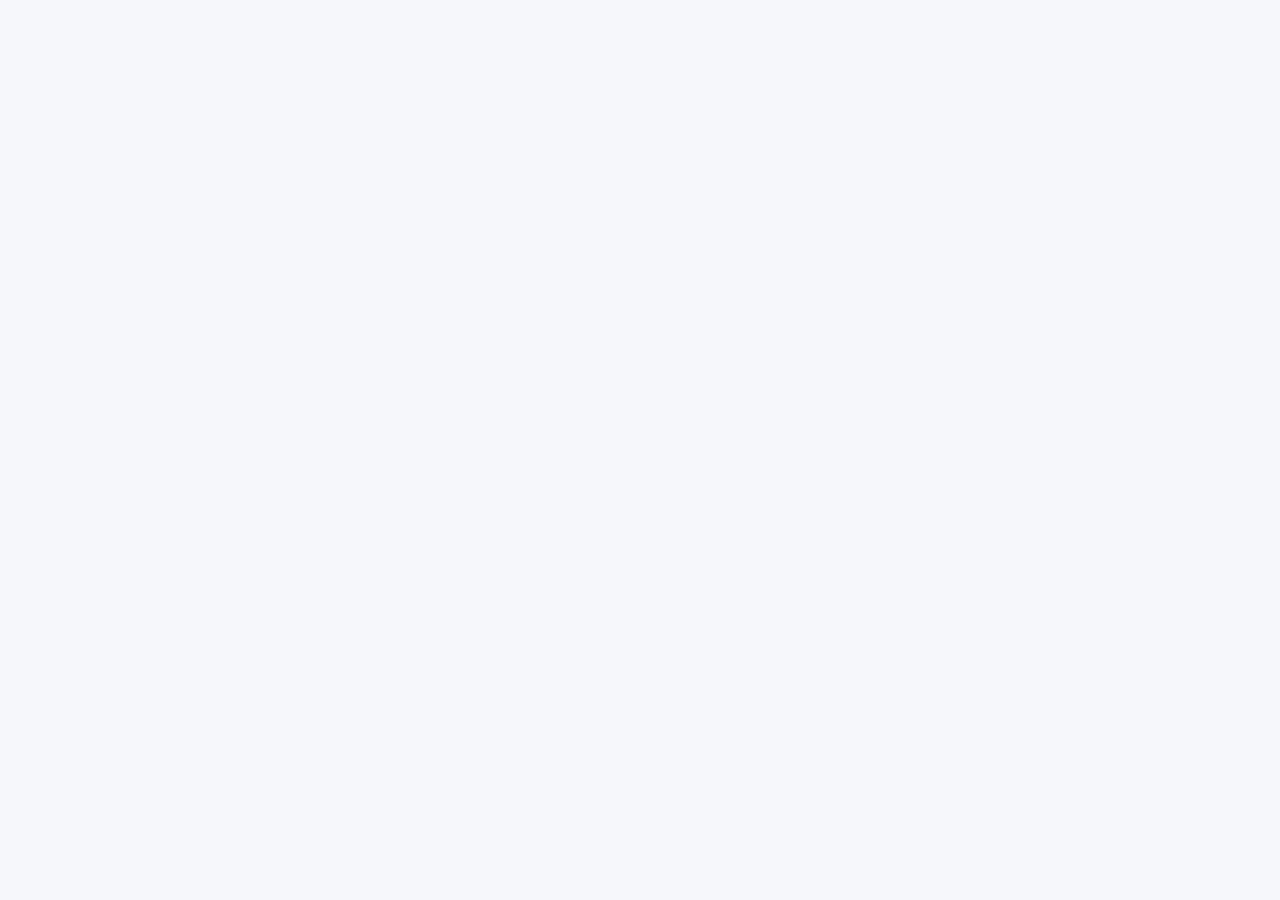
==== index.html @ af061bd1 "Enable immediate signup access" ====
<!doctype html>
<html lang="pt-BR">
  <head>
    <meta charset="UTF-8" />
    <meta name="viewport" content="width=device-width, initial-scale=1.0" />
    <meta
      name="description"
      content="Agenda, clientes, vendas, estoque e veterinária em um só lugar."
    />
    <title>PetFlow — Gestão completa para petshops</title>
    <script type="module" crossorigin src="/assets/index-B9FaHjNb.js"></script>
    <link rel="stylesheet" crossorigin href="/assets/index-B8uW3b3f.css">
  </head>
  <body>
    <div id="root"></div>
  </body>
</html>
---- assets/index-B8uW3b3f.css ----
/*! tailwindcss v4.2.1 | MIT License | https://tailwindcss.com */
@layer theme{:root,:host{--font-sans:ui-sans-serif, system-ui, sans-serif, "Apple Color Emoji", "Segoe UI Emoji", "Segoe UI Symbol", "Noto Color Emoji";--font-mono:ui-monospace, SFMono-Regular, Menlo, Monaco, Consolas, "Liberation Mono", "Courier New", monospace;--spacing:.25rem;--default-font-family:var(--font-sans);--default-mono-font-family:var(--font-mono)}}@layer base{*,:after,:before,::backdrop{box-sizing:border-box;border:0 solid;margin:0;padding:0}::file-selector-button{box-sizing:border-box;border:0 solid;margin:0;padding:0}html,:host{-webkit-text-size-adjust:100%;tab-size:4;line-height:1.5;font-family:var(--default-font-family,ui-sans-serif, system-ui, sans-serif, "Apple Color Emoji", "Segoe UI Emoji", "Segoe UI Symbol", "Noto Color Emoji");font-feature-settings:var(--default-font-feature-settings,normal);font-variation-settings:var(--default-font-variation-settings,normal);-webkit-tap-highlight-color:transparent}hr{height:0;color:inherit;border-top-width:1px}abbr:where([title]){-webkit-text-decoration:underline dotted;text-decoration:underline dotted}h1,h2,h3,h4,h5,h6{font-size:inherit;font-weight:inherit}a{color:inherit;-webkit-text-decoration:inherit;-webkit-text-decoration:inherit;-webkit-text-decoration:inherit;-webkit-text-decoration:inherit;text-decoration:inherit}b,strong{font-weight:bolder}code,kbd,samp,pre{font-family:var(--default-mono-font-family,ui-monospace, SFMono-Regular, Menlo, Monaco, Consolas, "Liberation Mono", "Courier New", monospace);font-feature-settings:var(--default-mono-font-feature-settings,normal);font-variation-settings:var(--default-mono-font-variation-settings,normal);font-size:1em}small{font-size:80%}sub,sup{vertical-align:baseline;font-size:75%;line-height:0;position:relative}sub{bottom:-.25em}sup{top:-.5em}table{text-indent:0;border-color:inherit;border-collapse:collapse}:-moz-focusring{outline:auto}progress{vertical-align:baseline}summary{display:list-item}ol,ul,menu{list-style:none}img,svg,video,canvas,audio,iframe,embed,object{vertical-align:middle;display:block}img,video{max-width:100%;height:auto}button,input,select,optgroup,textarea{font:inherit;font-feature-settings:inherit;font-variation-settings:inherit;letter-spacing:inherit;color:inherit;opacity:1;background-color:#0000;border-radius:0}::file-selector-button{font:inherit;font-feature-settings:inherit;font-variation-settings:inherit;letter-spacing:inherit;color:inherit;opacity:1;background-color:#0000;border-radius:0}:where(select:is([multiple],[size])) optgroup{font-weight:bolder}:where(select:is([multiple],[size])) optgroup option{padding-inline-start:20px}::file-selector-button{margin-inline-end:4px}::placeholder{opacity:1}@supports (not ((-webkit-appearance:-apple-pay-button))) or (contain-intrinsic-size:1px){::placeholder{color:currentColor}@supports (color:color-mix(in lab, red, red)){::placeholder{color:color-mix(in oklab, currentcolor 50%, transparent)}}}textarea{resize:vertical}::-webkit-search-decoration{-webkit-appearance:none}::-webkit-date-and-time-value{min-height:1lh;text-align:inherit}::-webkit-datetime-edit{display:inline-flex}::-webkit-datetime-edit-fields-wrapper{padding:0}::-webkit-datetime-edit{padding-block:0}::-webkit-datetime-edit-year-field{padding-block:0}::-webkit-datetime-edit-month-field{padding-block:0}::-webkit-datetime-edit-day-field{padding-block:0}::-webkit-datetime-edit-hour-field{padding-block:0}::-webkit-datetime-edit-minute-field{padding-block:0}::-webkit-datetime-edit-second-field{padding-block:0}::-webkit-datetime-edit-millisecond-field{padding-block:0}::-webkit-datetime-edit-meridiem-field{padding-block:0}::-webkit-calendar-picker-indicator{line-height:1}:-moz-ui-invalid{box-shadow:none}button,input:where([type=button],[type=reset],[type=submit]){appearance:button}::file-selector-button{appearance:button}::-webkit-inner-spin-button{height:auto}::-webkit-outer-spin-button{height:auto}[hidden]:where(:not([hidden=until-found])){display:none!important}}@layer components;@layer utilities{.relative{position:relative}.start{inset-inline-start:var(--spacing)}.end{inset-inline-end:var(--spacing)}.grid{display:grid}.table{display:table}}:root{--navy:#14213d;--ink:#1d2942;--muted:#748096;--purple:#6d5ce7;--line:#e8ebf1;--bg:#f6f7fb}*{box-sizing:border-box}body{background:var(--bg);color:var(--ink);margin:0;font-family:Inter,ui-sans-serif,system-ui,-apple-system,BlinkMacSystemFont,Segoe UI,sans-serif}button{font:inherit}.shell{min-height:100vh;display:flex}.sidebar{border-right:1px solid var(--line);z-index:5;background:#fff;flex-direction:column;width:254px;padding:24px 16px 18px;display:flex;position:fixed;inset:0 auto 0 0}.brand{color:var(--navy);align-items:center;gap:11px;padding:0 10px 22px;font-size:21px;font-weight:800;display:flex}.brandmark{background:var(--purple);color:#fff;border-radius:11px;place-items:center;width:34px;height:34px;display:grid;transform:rotate(-5deg)}.company{background:#f6f5ff;border:1px solid #ebe8ff;border-radius:13px;align-items:center;gap:10px;margin-bottom:22px;padding:10px;display:flex}.company-logo{color:#8e5216;background:#ffd9a8;border-radius:10px;place-items:center;width:36px;height:36px;font-size:12px;font-weight:800;display:grid}.company strong,.sidebar-foot strong{font-size:12px;display:block}.company small,.sidebar-foot small{color:var(--muted);margin-top:2px;font-size:10px;display:block}.company button{color:var(--muted);cursor:pointer;background:0 0;border:0;margin-left:auto}nav p{color:#a0a8b8;letter-spacing:1.5px;margin:8px 0;padding:0 10px;font-size:9px;font-weight:800}nav button{color:#647088;cursor:pointer;text-align:left;background:0 0;border:0;border-radius:10px;align-items:center;gap:12px;width:100%;margin:2px 0;padding:10px 12px;font-size:12px;font-weight:600;display:flex;position:relative}nav button span{text-align:center;width:18px;font-size:15px}nav button:hover{color:var(--purple);background:#f7f6ff}nav button.active{color:var(--purple);background:#eeeafe;font-weight:750}nav button i{color:#41a884;background:#e5f7f0;border-radius:5px;margin-left:auto;padding:3px 5px;font-size:8px;font-style:normal}.sidebar-foot{border-top:1px solid var(--line);align-items:center;gap:9px;margin-top:auto;padding:16px 7px 0;display:flex}.avatar{color:#5141bc;background:#d9d4ff;border-radius:50%;place-items:center;width:34px;height:34px;font-size:10px;font-weight:800;display:grid}.logout-btn{color:#5f50ca;cursor:pointer;background:#f8f7ff;border:1px solid #e3e0f4;border-radius:9px;align-items:center;gap:5px;margin-left:auto;padding:8px 10px;font-size:10px;font-weight:750;display:flex}.logout-btn:hover{background:#eeeafe;border-color:#d4cff5}.logout-btn b{font:inherit}.content{width:calc(100% - 254px);max-width:1500px;margin-left:254px;padding:27px 34px 42px}header{justify-content:space-between;align-items:center;margin-bottom:21px;display:flex}header p{color:#8a94a7;letter-spacing:1.2px;margin:0 0 5px;font-size:9px;font-weight:800}h1{color:var(--navy);margin:0;font-size:23px}.header-actions{gap:10px;display:flex}.header-logout{color:#5f50ca;cursor:pointer;background:#fff;border:1px solid #ddd9f2;border-radius:10px;padding:10px 13px;font-size:10px;font-weight:750}.header-logout:hover{background:#eeeafe}.icon-btn{border:1px solid var(--line);cursor:pointer;background:#fff;border-radius:10px;width:39px;position:relative}.icon-btn b{color:#fff;background:#ef6262;border-radius:9px;padding:2px 5px;font-size:8px;position:absolute;top:-5px;right:-3px}.primary{background:var(--purple);color:#fff;cursor:pointer;border:0;border-radius:10px;padding:11px 16px;font-size:11px;font-weight:750;box-shadow:0 7px 18px #6d5ce72b}.primary:hover{background:#5d4bd5}.welcome{color:#fff;background:linear-gradient(112deg,#6657dc,#806cef);border-radius:17px;justify-content:space-between;align-items:center;min-height:123px;padding:25px 29px;display:flex;position:relative;overflow:hidden}.welcome:after{content:"";border:50px solid #ffffff0c;border-radius:50%;width:260px;height:260px;position:absolute;top:-105px;right:-65px}.welcome span{opacity:.8;font-size:11px}.welcome h2{margin:6px 0;font-size:21px}.welcome h2 em{color:#ffdda9;font-style:normal}.welcome p{opacity:.75;margin:0;font-size:11px}.day-progress{z-index:1;text-align:right;width:130px;position:relative}.day-progress strong{font-size:25px;display:block}.day-progress span{font-size:9px}.day-progress div{background:#ffffff32;border-radius:9px;height:5px;margin-top:9px;overflow:hidden}.day-progress i{background:#fff;border-radius:9px;width:78%;height:100%;display:block}.stats{grid-template-columns:repeat(4,1fr);gap:14px;margin:17px 0;display:grid}.stats article{border:1px solid var(--line);background:#fff;border-radius:14px;align-items:center;gap:13px;padding:17px;display:flex}.stat-icon{border-radius:11px;flex:0 0 40px;place-items:center;height:40px;font-weight:800;display:grid}.lilac{color:#6d5ce7;background:#eeeafe}.mint{color:#3eaa82;background:#e7f8f1}.peach{color:#e28a46;background:#fff0e4}.sky{color:#448ec9;background:#e8f4ff}.stats small{color:#9099a9;letter-spacing:.6px;font-size:8px;font-weight:800;display:block}.stats strong{color:var(--navy);margin:3px 0;font-size:18px;display:block}.stats p{color:#8d96a7;margin:0;font-size:8px}.stats p b{color:#3ba67d}.stats p b.danger{color:#e86868}.grid{grid-template-columns:minmax(0,1.8fr) minmax(280px,.75fr);gap:17px;display:grid}.panel{border:1px solid var(--line);background:#fff;border-radius:15px;overflow:hidden}.panel-title{justify-content:space-between;align-items:center;padding:18px 20px 14px;display:flex}.panel-title h3,.vet-card h3{color:var(--navy);margin:0 0 4px;font-size:13px}.panel-title p,.vet-card p{color:#939cac;margin:0;font-size:9px}.panel-title button{color:var(--purple);cursor:pointer;background:0 0;border:0;font-size:9px;font-weight:750}.table-head,.appointment{grid-template-columns:60px 2.2fr 1fr 1fr 28px;align-items:center;gap:10px;padding:10px 20px;display:grid}.table-head{color:#9ba3b2;background:#fafbfc;font-size:8px;font-weight:800}.appointment{border-top:1px solid #f0f1f5;min-height:61px;font-size:10px}.appointment>strong{font-size:11px}.pet{align-items:center;gap:9px;min-width:0;display:flex}.pet>div{color:#6555d7;background:#f2efff;border-radius:10px;place-items:center;width:31px;height:31px;font-weight:800;display:grid}.pet b,.pet small{white-space:nowrap;text-overflow:ellipsis;display:block;overflow:hidden}.pet small{color:#8d96a6;margin-top:2px;font-size:8px}.person{color:#647087}.status{border-radius:20px;justify-self:start;padding:5px 8px;font-size:8px;font-weight:700}.status.blue{color:#4b83c6;background:#e9f2ff}.status.green{color:#32916f;background:#e7f8f0}.status.amber{color:#bc8034;background:#fff4df}.appointment>button{color:#a2a9b5;cursor:pointer;background:0 0;border:0}.right-column{gap:17px;display:grid}.quick>div:last-child{border-top:1px solid var(--line);grid-template-columns:1fr 1fr;display:grid}.quick button{text-align:left;cursor:pointer;border:0;border-right:1px solid var(--line);border-bottom:1px solid var(--line);background:#fff;min-height:91px;padding:14px}.quick button:nth-child(2n){border-right:0}.quick button:nth-child(n+3){border-bottom:0}.quick button:hover{background:#faf9ff}.quick button span{color:var(--purple);margin-bottom:6px;display:block}.quick button b,.quick button small{display:block}.quick button b{color:var(--navy);font-size:10px}.quick button small{color:#939cac;margin-top:3px;font-size:8px;line-height:1.4}.vet-card{padding:17px 18px}.vet-top{align-items:center;gap:10px;display:flex}.vet-top>span{color:#4c96c5;background:#eaf7ff;border-radius:10px;place-items:center;width:35px;height:35px;display:grid}.switch{margin-left:auto}.switch input{display:none}.switch i{cursor:pointer;background:#d9dce3;border-radius:20px;width:33px;height:19px;transition:all .2s;display:block;position:relative}.switch i:after{content:"";background:#fff;border-radius:50%;width:15px;height:15px;transition:all .2s;position:absolute;top:2px;left:2px;box-shadow:0 1px 3px #0002}.switch input:checked+i{background:#6d5ce7}.switch input:checked+i:after{left:16px}.vet-numbers{border-top:1px solid var(--line);grid-template-columns:1fr 1fr;margin-top:16px;padding-top:14px;display:grid}.vet-numbers div+div{border-left:1px solid var(--line);padding-left:18px}.vet-numbers strong,.vet-numbers small{display:block}.vet-numbers strong{font-size:16px}.vet-numbers small{color:#939cac;margin-top:2px;font-size:8px}.toast{z-index:20;color:#fff;background:#19243b;border-radius:11px;padding:12px 16px;font-size:11px;animation:.2s ease-out slide;position:fixed;bottom:28px;right:28px;box-shadow:0 12px 30px #17223b33}@keyframes slide{0%{opacity:0;transform:translateY(10px)}}@media (width<=1050px){.stats{grid-template-columns:1fr 1fr}.grid{grid-template-columns:1fr}.right-column{grid-template-columns:1fr 1fr}}@media (width<=720px){.sidebar{width:72px;padding:20px 10px}.brand span:last-child,.company>div:not(.company-logo),.company button,nav p,nav button:not(.active){display:none}.brand{padding:0 8px 20px}.company{padding:7px}.company-logo{width:34px}.sidebar nav button.active{justify-content:center;font-size:0}.sidebar nav button.active span{font-size:16px}.sidebar-foot{flex-direction:column;padding:13px 0 0}.sidebar-foot>div:not(.avatar){display:none}.logout-btn{flex-direction:column;justify-content:center;gap:3px;width:52px;margin:0;padding:7px 3px}.logout-btn b{font-size:8px}.content{width:calc(100% - 72px);margin-left:72px;padding:20px 15px}.header-actions .icon-btn{display:none}.welcome{padding:22px}.day-progress{display:none}.stats{grid-template-columns:1fr 1fr}.grid{display:block}.right-column{grid-template-columns:1fr;margin-top:14px}.table-head{display:none}.appointment{grid-template-columns:46px 1fr auto}.appointment .person,.appointment>button{display:none}.status{font-size:0}.status:first-letter{font-size:8px}}@media (width<=480px){header{align-items:flex-end;gap:10px}.header-actions{flex-wrap:wrap;justify-content:flex-end;gap:6px}.header-logout{padding:9px 8px}.primary{padding:10px;font-size:9px}.welcome h2{font-size:17px}.stats,.quick>div:last-child{grid-template-columns:1fr}.quick button{border-right:0!important;border-bottom:1px solid var(--line)!important}.quick button:last-child{border-bottom:0!important}}.module-head{justify-content:space-between;align-items:center;margin:2px 0 20px;display:flex}.module-head h2{margin:0 0 5px;font-size:18px}.module-head p{color:var(--muted);margin:0;font-size:11px}.cards-list{gap:10px;display:grid}.record{border:1px solid var(--line);background:#fff;border-radius:14px;align-items:center;gap:18px;padding:16px 18px;display:flex}.record-time{color:var(--purple);width:58px;font-size:17px;font-weight:800}.record-main{flex:1}.record-main strong,.record-main span{display:block}.record-main span{color:var(--muted);margin-top:4px;font-size:10px}.pill{color:#4c79bd;cursor:pointer;background:#edf3ff;border:0;border-radius:20px;padding:7px 10px;font-size:9px;font-weight:700}.pill.done{color:#298565;background:#e6f7ef}.danger-btn{color:#c75c5c;cursor:pointer;background:#fff7f7;border:1px solid #f0caca;border-radius:8px;padding:7px 10px;font-size:9px}.customer-grid{grid-template-columns:repeat(3,1fr);gap:14px;display:grid}.customer{border:1px solid var(--line);background:#fff;border-radius:15px;padding:18px}.pet-avatar{float:left;width:40px;height:40px;color:var(--purple);background:#eeeafe;border-radius:12px;place-items:center;margin-right:10px;font-weight:800;display:grid}.customer h3{margin:2px 0;font-size:14px}.customer p,.customer span{color:var(--muted);margin:0;font-size:9px}.customer hr{border:0;border-top:1px solid var(--line);margin:16px 0 12px}.customer small,.customer>strong,.customer>span{display:block}.customer small{color:#9aa2b1;font-size:8px}.customer>strong{margin:4px 0;font-size:11px}.customer .danger-btn{margin-top:14px}.pos{grid-template-columns:1fr 330px;gap:16px;display:grid}.product-grid{grid-template-columns:repeat(3,1fr);gap:12px;display:grid}.product{text-align:left;border:1px solid var(--line);cursor:pointer;background:#fff;border-radius:14px;min-height:120px;padding:16px}.product:hover{border-color:#a99ff4;box-shadow:0 8px 20px #6d5ce715}.product:disabled{opacity:.45}.product span,.product strong,.product b{display:block}.product span{color:var(--muted);font-size:8px}.product strong{margin:18px 0 8px;font-size:12px}.product b{color:var(--purple);font-size:13px}.checkout{border:1px solid var(--line);background:#fff;border-radius:15px;min-height:320px;padding:19px}.checkout h3{margin:0 0 18px}.checkout>div:not(.total){justify-content:space-between;padding:8px 0;font-size:9px;display:flex}.checkout p{color:var(--muted);text-align:center;margin:70px 0;font-size:10px}.checkout hr{border:0;border-top:1px solid var(--line);margin:15px 0}.total{justify-content:space-between;align-items:center;margin:15px 0;display:flex}.total strong{font-size:19px}.wide{width:100%}.clear{width:100%;color:var(--muted);cursor:pointer;background:0 0;border:0;padding:10px;font-size:9px}.data-table{padding:0 18px}.data-row{border-bottom:1px solid var(--line);grid-template-columns:2fr 1fr 1fr 1fr;align-items:center;gap:15px;padding:16px 5px;font-size:10px;display:grid}.data-row:last-child{border-bottom:0}.data-title{color:#929bab;font-size:8px;font-weight:800}.data-row i{border-radius:15px;justify-self:start;padding:6px 8px;font-size:8px;font-style:normal;font-weight:700}.data-row i.ok{color:#2c8e6b;background:#e6f7ef}.data-row i.critical{color:#c15f4b;background:#fff0eb}.finance-total{color:#fff;background:linear-gradient(110deg,#6050d4,#816ff0);border-radius:15px;margin-bottom:16px;padding:25px}.finance-total small,.finance-total strong,.finance-total span{display:block}.finance-total strong{margin:8px 0;font-size:28px}.finance-total span{opacity:.8;font-size:10px}.finance-row{grid-template-columns:1.5fr 1fr 1fr 1fr}.empty-vet{text-align:center;border:1px solid var(--line);background:#fff;border-radius:16px;padding:70px 20px}.empty-vet>span{color:#438ebc;background:#eaf7ff;border-radius:16px;place-items:center;width:55px;height:55px;margin:auto;font-size:24px;display:grid}.empty-vet h2{margin:16px 0 7px;font-size:17px}.empty-vet p{color:var(--muted);font-size:10px}.settings-card{border:1px solid var(--line);background:#fff;border-radius:14px;justify-content:space-between;align-items:center;margin-bottom:12px;padding:19px;display:flex}.settings-card h3{margin:0 0 5px;font-size:13px}.settings-card p{color:var(--muted);margin:0;font-size:9px}.modal-bg{z-index:30;background:#17213d8c;place-items:center;padding:18px;display:grid;position:fixed;inset:0}.modal{background:#fff;border-radius:18px;width:min(480px,100%);padding:26px;position:relative;box-shadow:0 25px 70px #10182c55}.modal-close{color:#7d8697;cursor:pointer;background:0 0;border:0;font-size:22px;position:absolute;top:13px;right:16px}.modal h2{margin:0 0 5px;font-size:18px}.modal form>p{color:var(--muted);margin:0 0 20px;font-size:10px}.modal label{color:#566176;margin-bottom:13px;font-size:9px;font-weight:750;display:block}.modal input,.modal select{width:100%;font:inherit;color:var(--ink);background:#fff;border:1px solid #dfe3eb;border-radius:9px;margin-top:6px;padding:10px 11px;font-size:11px}.form-grid{grid-template-columns:1fr 1fr;gap:11px;display:grid}.record-date{border-right:1px solid var(--line);width:105px;padding-right:15px}.record-date strong,.record-date span{display:block}.record-date strong{text-transform:capitalize;font-size:10px}.record-date span{color:var(--purple);margin-top:4px;font-size:16px;font-weight:800}@media (width<=900px){.customer-grid{grid-template-columns:1fr 1fr}.pos{grid-template-columns:1fr}.product-grid{grid-template-columns:repeat(2,1fr)}}@media (width<=600px){.customer-grid,.product-grid{grid-template-columns:1fr}.record{flex-wrap:wrap;gap:9px}.record-main{min-width:50%}.data-row{grid-template-columns:1.5fr .8fr .7fr}.data-row>:nth-child(2){display:none}.form-grid{grid-template-columns:1fr}}.auth-page{background:#fff;grid-template-columns:1.05fr .95fr;min-height:100vh;display:grid}.auth-promo{color:#fff;background:linear-gradient(145deg,#5c4bd4,#7867e8);flex-direction:column;justify-content:space-between;padding:54px 8vw;display:flex}.auth-brand{font-size:21px;font-weight:800}.auth-brand span,.auth-logo{width:38px;height:38px;color:var(--purple);background:#fff;border-radius:12px;place-items:center;margin-right:8px;display:inline-grid}.auth-promo small{letter-spacing:1.5px;color:#dfdaff;font-size:9px}.auth-promo h1{max-width:560px;margin:12px 0;font-size:34px;line-height:1.14}.auth-promo p{color:#e8e5ff;max-width:500px;font-size:12px;line-height:1.6}.auth-promo ul{gap:22px;margin:0;padding:0;font-size:10px;list-style:none;display:flex}.auth-form{place-items:center;padding:35px;display:grid}.auth-card{border:1px solid var(--line);background:#fff;border-radius:18px;width:min(410px,100%);padding:30px;box-shadow:0 18px 60px #1d294212}.auth-card>.auth-logo{background:var(--purple);color:#fff;margin:0 0 18px}.auth-card h1,.auth-card h2{margin:0 0 7px;font-size:20px}.auth-card>p{color:var(--muted);margin:0 0 20px;font-size:10px;line-height:1.5}.auth-card label{color:#566176;margin:0 0 12px;font-size:9px;font-weight:750;display:block}.auth-card input{width:100%;font:inherit;border:1px solid #dfe3eb;border-radius:9px;margin-top:6px;padding:11px;font-size:11px}.auth-message{color:#5748c1;background:#f0efff;border-radius:8px;margin-bottom:12px;padding:9px;font-size:9px;line-height:1.5}.auth-switch{width:100%;color:var(--purple);cursor:pointer;background:0 0;border:0;margin-top:13px;font-size:10px;font-weight:700}.setup-pending{margin:auto}.invite-card>strong{letter-spacing:2px;color:var(--purple);background:#f0efff;border-radius:9px;padding:10px 14px;font-size:17px}.role-badge{color:#2e8d6c;background:#e8f7f0;border-radius:20px;padding:7px 11px;font-size:9px;font-weight:800}@media (width<=800px){.auth-page{grid-template-columns:1fr}.auth-promo{display:none}.auth-form{min-height:100vh;padding:18px}}.company-switcher select{width:128px;color:var(--purple);cursor:pointer;background:0 0;border:0;padding:2px 0;font-size:10px;font-weight:800;display:block}.address-label{margin-top:11px}.customer>span+span{margin-top:3px}.form-section-title{color:var(--purple);margin:5px 0 12px;font-size:11px}.modal{max-height:92vh;overflow:auto}.multi-card form{gap:8px;display:flex}.multi-card input{font:inherit;border:1px solid #dfe3eb;border-radius:9px;padding:9px;font-size:10px}.settings-message{margin:-4px 0 12px}@media (width<=600px){.multi-card{flex-direction:column;align-items:flex-start;gap:12px}.multi-card form{flex-direction:column;width:100%}.multi-card input{width:100%}}.admin-summary{grid-template-columns:repeat(3,1fr);gap:12px;margin-bottom:14px;display:grid}.admin-summary article{border:1px solid var(--line);background:#fff;border-radius:14px;padding:17px}.admin-summary small,.admin-summary strong,.admin-summary span{display:block}.admin-summary small{color:#969faf;letter-spacing:.7px;font-size:8px;font-weight:800}.admin-summary strong{color:var(--navy);margin:6px 0 3px;font-size:15px}.admin-summary span{color:var(--muted);font-size:9px}.member-admin{border:1px solid var(--line);background:#fff;border-radius:15px;margin-bottom:12px;overflow:hidden}.member-admin-head{border-bottom:1px solid var(--line);justify-content:space-between;align-items:center;padding:19px 20px;display:flex}.member-admin-head h3{margin:0 0 5px;font-size:14px}.member-admin-head p{color:var(--muted);margin:0;font-size:9px}.member-card{border-bottom:1px solid var(--line);padding:18px 20px}.member-card:last-child{border-bottom:0}.member-identity{align-items:center;gap:10px;display:flex}.member-identity>div:nth-child(2){flex:1;min-width:0}.member-identity strong,.member-identity span{display:block}.member-identity strong{font-size:12px}.member-identity div span{color:var(--muted);margin-top:3px;font-size:9px}.member-status{color:#5373b4;background:#edf2ff;border-radius:15px;padding:6px 9px;font-weight:800;font-size:8px!important}.member-status.owner{color:#a96d20;background:#fff2dc}.member-status.manager{color:var(--purple);background:#eeeafe}.member-role{margin:14px 0}.member-role label{color:#7e889a;font-size:8px;font-weight:800}.member-role select{width:220px;font:inherit;background:#fff;border:1px solid #dfe3eb;border-radius:9px;margin-top:6px;padding:9px 10px;font-size:10px;display:block}.permission-grid{grid-template-columns:repeat(3,1fr);gap:8px;display:grid}.permission-grid label{border:1px solid var(--line);color:#657087;cursor:pointer;border-radius:9px;align-items:center;gap:7px;padding:9px;font-size:9px;display:flex}.permission-grid label.checked{color:#5748c1;background:#f6f4ff;border-color:#c9c2ff;font-weight:700}.permission-grid label:has(input:checked){color:#5748c1;background:#f6f4ff;border-color:#c9c2ff;font-weight:700}.permission-grid input{accent-color:var(--purple)}.member-actions{justify-content:space-between;align-items:center;margin-top:14px;display:flex}.member-actions small,.member-loading{color:var(--muted);font-size:9px}.member-loading{text-align:center;padding:28px}@media (width<=760px){.admin-summary{grid-template-columns:1fr}.permission-grid{grid-template-columns:1fr 1fr}.member-role select{width:100%}}@media (width<=480px){.permission-grid{grid-template-columns:1fr}.member-identity{flex-wrap:wrap}.member-status{margin-left:44px}.member-actions{flex-direction:column;align-items:flex-start;gap:12px}.member-actions .primary{width:100%}}.platform-shell{background:#f5f6fa;min-height:100vh}.platform-header{border-bottom:1px solid var(--line);background:#fff;justify-content:space-between;align-items:center;height:76px;margin:0;padding:0 6vw;display:flex}.platform-header .brand{padding:0}.platform-header .brand i{color:var(--purple);background:#f0efff;border-radius:15px;margin-left:4px;padding:5px 8px;font-size:8px;font-style:normal}.platform-user{align-items:center;gap:9px;display:flex}.platform-user strong,.platform-user span{display:block}.platform-user strong{font-size:10px}.platform-user span{color:var(--muted);font-size:8px}.platform-user button{border:1px solid var(--line);cursor:pointer;background:#fff;border-radius:8px;margin-left:10px;padding:7px 10px;font-size:9px}.platform-content{width:min(1280px,100% - 36px);margin:0 auto;padding:38px 0}.platform-title{justify-content:space-between;align-items:flex-end;margin-bottom:22px;display:flex}.platform-title small{color:var(--purple);letter-spacing:1px;font-size:8px;font-weight:800}.platform-title h1{margin:7px 0 5px;font-size:27px}.platform-title p{color:var(--muted);margin:0;font-size:10px}.platform-title>span{border:1px solid var(--line);background:#fff;border-radius:15px;padding:7px 10px;font-size:9px;font-weight:800}.platform-create{color:#fff;background:linear-gradient(110deg,#192744,#2d3b5b);border-radius:16px;grid-template-columns:.55fr 1.45fr;align-items:center;gap:25px;margin-bottom:14px;padding:24px 26px;display:grid}.platform-create h2{margin:0 0 6px;font-size:17px}.platform-create p{color:#cbd2df;margin:0;font-size:9px}.platform-create form.platform-company-form{grid-template-columns:repeat(4,minmax(120px,1fr));align-items:end;gap:10px;display:grid}.platform-create label{color:#d8deea;font-size:8px;font-weight:800}.platform-create input,.platform-create select{color:#fff;width:100%;font:inherit;background:#ffffff10;border:1px solid #ffffff25;border-radius:9px;margin-top:6px;padding:10px;font-size:10px;display:block}.platform-create select option{color:var(--ink)}.platform-create input::placeholder{color:#acb5c7}.platform-message{margin:0 0 14px}.platform-list{border:1px solid var(--line);background:#fff;border-radius:15px;overflow:hidden}.platform-list-head,.platform-list article{grid-template-columns:1.25fr 1.15fr .9fr .45fr 1fr;align-items:center;gap:16px;padding:13px 20px;display:grid}.platform-list-head{color:#939dac;background:#fafbfc;font-size:8px;font-weight:800}.platform-list article{border-top:1px solid var(--line);min-height:75px}.platform-list article strong,.platform-list article span{display:block}.platform-list article strong{font-size:10px}.platform-list article span{color:var(--muted);margin-top:3px;font-size:8px}.platform-list article>b{font-size:13px}.platform-list code{color:var(--purple);background:#f0efff;border-radius:7px;justify-self:start;padding:6px 8px;font-size:9px;font-weight:800}.platform-company{align-items:center;gap:10px;display:flex}.company-billing .payment-status{border-radius:12px;padding:4px 7px;display:inline-block}.payment-status.paid{color:#2e8d6c;background:#e8f7f0}.payment-status.pending{color:#a47424;background:#fff5df}.payment-status.overdue{color:#b95252;background:#fff0f0}.payment-status.exempt{color:#627087;background:#eef1f7}@media (width<=1000px){.platform-create{grid-template-columns:1fr}.platform-create form.platform-company-form{grid-template-columns:repeat(3,1fr)}}@media (width<=800px){.platform-header{padding:0 18px}.platform-user>div:nth-child(2){display:none}.platform-content{padding-top:24px}.platform-title{flex-direction:column;align-items:flex-start;gap:12px}.platform-create form.platform-company-form{grid-template-columns:1fr 1fr}.platform-list-head{display:none}.platform-list article{grid-template-columns:1fr 1fr}.platform-list article>b{display:block}}@media (width<=480px){.platform-header .brand i{display:none}.platform-create form.platform-company-form,.platform-list article{grid-template-columns:1fr}.platform-list code{margin-left:46px}}.platform-row-actions{flex-wrap:wrap;align-items:center;gap:7px;display:flex}.platform-row-actions button{color:var(--purple);cursor:pointer;background:#fff;border:1px solid #d9dcef;border-radius:7px;padding:6px 9px;font-size:9px;font-weight:800}.platform-row-actions button:hover{background:#f7f6ff}.platform-edit-modal{width:min(620px,100%)}.platform-edit-modal small{color:var(--purple);letter-spacing:1px;margin-bottom:6px;font-size:8px;font-weight:900;display:block}.edit-company-note{color:#8a661d;background:#fff7e8;border-radius:9px;margin:2px 0 16px;padding:10px 11px;font-size:9px;line-height:1.5}.edit-company-actions{justify-content:flex-end;gap:8px;display:flex}.edit-company-actions button{border:1px solid var(--line);cursor:pointer;background:#fff;border-radius:9px;padding:10px 13px;font-size:10px;font-weight:750}.edit-company-actions .primary{background:var(--purple);color:#fff;border-color:var(--purple)}@media (width<=480px){.platform-row-actions{margin-left:46px}.platform-list code{margin-left:0}}.platform-list article.company-disabled{background:#fafafa}.platform-list article.company-disabled .company-logo{filter:grayscale();opacity:.65}.platform-list article .company-active,.platform-list article .company-inactive{border-radius:12px;margin-top:5px;padding:4px 7px;font-size:7px;font-weight:800;display:inline-block}.platform-list article .company-active{color:#2e8d6c;background:#e8f7f0}.platform-list article .company-inactive{color:#747d8b;background:#f1f2f5}.platform-row-actions .deactivate-company{color:#b95252;border-color:#f0caca}.platform-row-actions .deactivate-company:hover{background:#fff5f5}.platform-row-actions .reactivate-company{color:#278063;border-color:#bfe4d4}.platform-row-actions .reactivate-company:hover{background:#f0faf6}.platform-row-actions button:disabled{opacity:.55;cursor:not-allowed}@media (width<=900px){.platform-row-actions{flex-wrap:wrap;align-items:flex-start}}.billing-blocked{max-width:520px}.billing-blocked>small{color:var(--purple);letter-spacing:1px;margin:18px 0 6px;font-size:8px;font-weight:900;display:block}.billing-blocked-info{grid-template-columns:repeat(3,1fr);gap:8px;margin:18px 0;display:grid}.billing-blocked-info span{color:var(--muted);background:#f7f6ff;border:1px solid #ebe8ff;border-radius:10px;padding:11px;font-size:9px}.billing-blocked-info b{color:var(--navy);margin-top:4px;font-size:11px;display:block}.billing-blocked label{color:#566176;margin-bottom:14px;font-size:9px;font-weight:750;display:block}.billing-blocked select{width:100%;font:inherit;background:#fff;border:1px solid #dfe3eb;border-radius:9px;margin-top:6px;padding:10px 11px;font-size:11px;display:block}.whatsapp-contact{text-align:center;background:#1fae61;text-decoration:none;display:block}.whatsapp-contact:hover{background:#16894b}@media (width<=480px){.billing-blocked-info{grid-template-columns:1fr}}.forgot-link{color:var(--purple);cursor:pointer;background:0 0;border:0;margin:-4px 0 12px auto;padding:2px 0;font-size:9px;font-weight:750;display:block}.forgot-link:hover,.auth-switch:hover{text-decoration:underline}.first-password-card>small{color:var(--purple);letter-spacing:1px;margin:0 0 7px;font-size:8px;font-weight:900;display:block}.platform-create form.platform-company-form .primary{min-height:37px}.member-action-buttons{align-items:center;gap:8px;display:flex}.password-change-btn{color:var(--purple);cursor:pointer;background:#fff;border:1px solid #d9dcef;border-radius:9px;padding:10px 13px;font-size:10px;font-weight:750}.password-change-btn:hover{background:#f7f6ff}.password-change-btn:disabled{opacity:.55;cursor:not-allowed}@media (width<=480px){.member-action-buttons{flex-direction:column;width:100%}.member-action-buttons button{width:100%}}
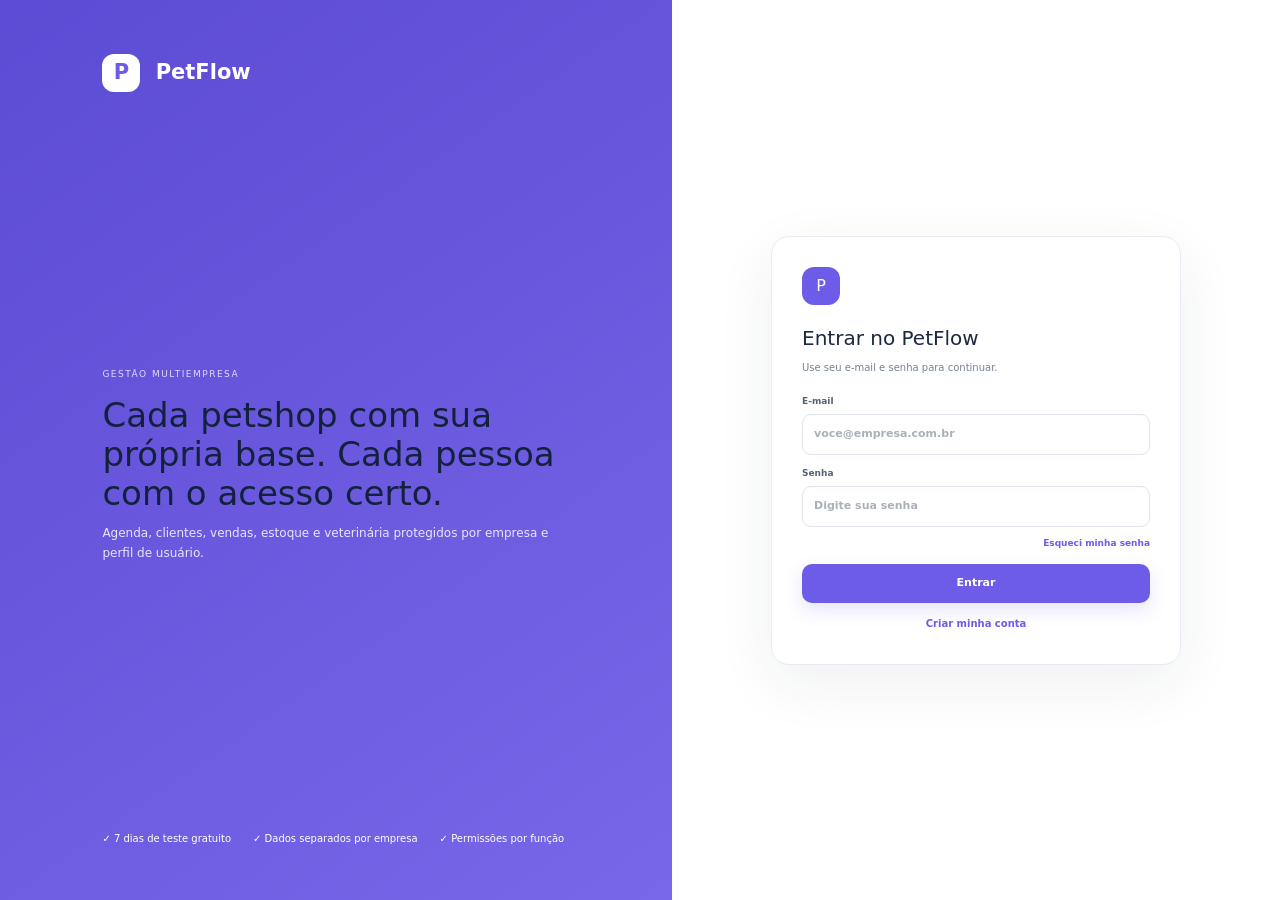
==== commit eda56122: "Atualiza versão do formulário de senha" ====
--- a/index.html
+++ b/index.html
@@ -8,7 +8,7 @@
       content="Agenda, clientes, vendas, estoque e veterinária em um só lugar."
     />
     <title>PetFlow — Gestão completa para petshops</title>
-    <script type="module" crossorigin src="/assets/index-B9FaHjNb.js"></script>
+    <script type="module" crossorigin src="/assets/index-B9FaHjNb.js?v=20260721-password"></script>
     <link rel="stylesheet" crossorigin href="/assets/index-B8uW3b3f.css">
   </head>
   <body>
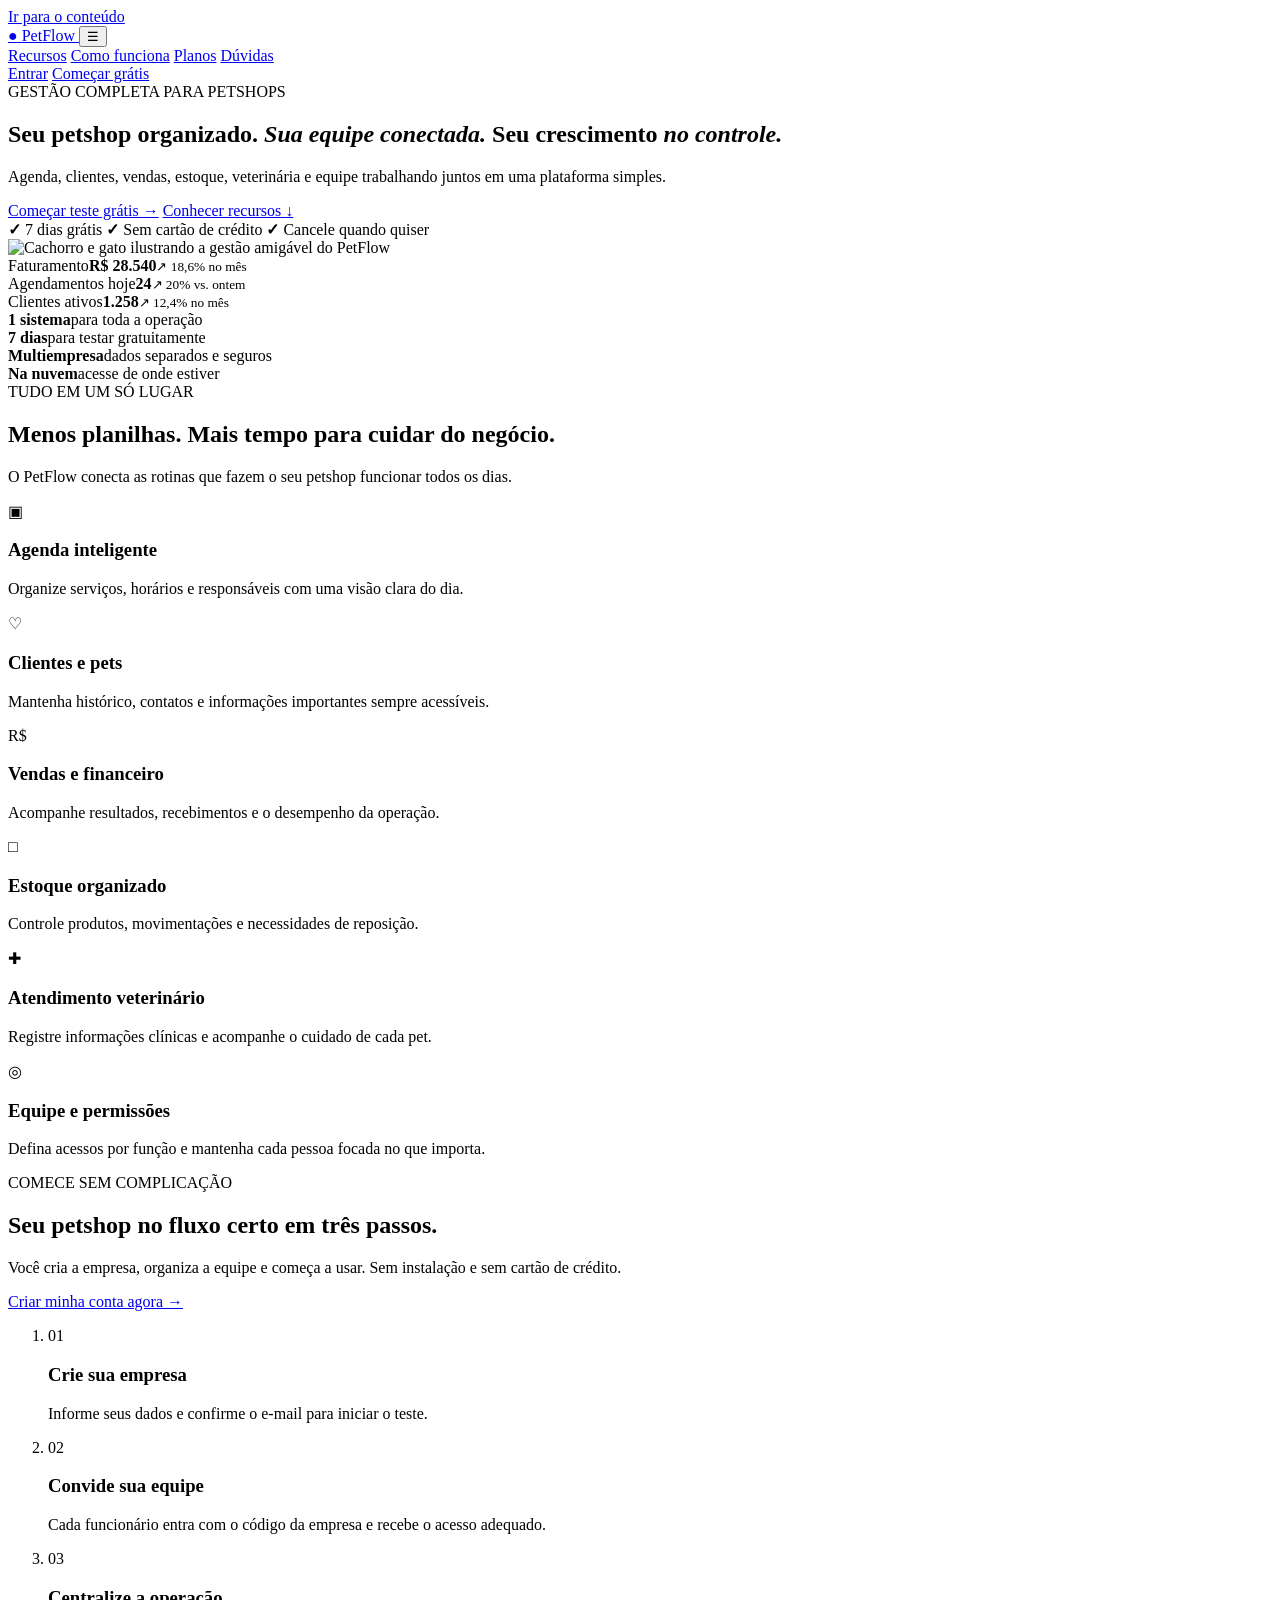
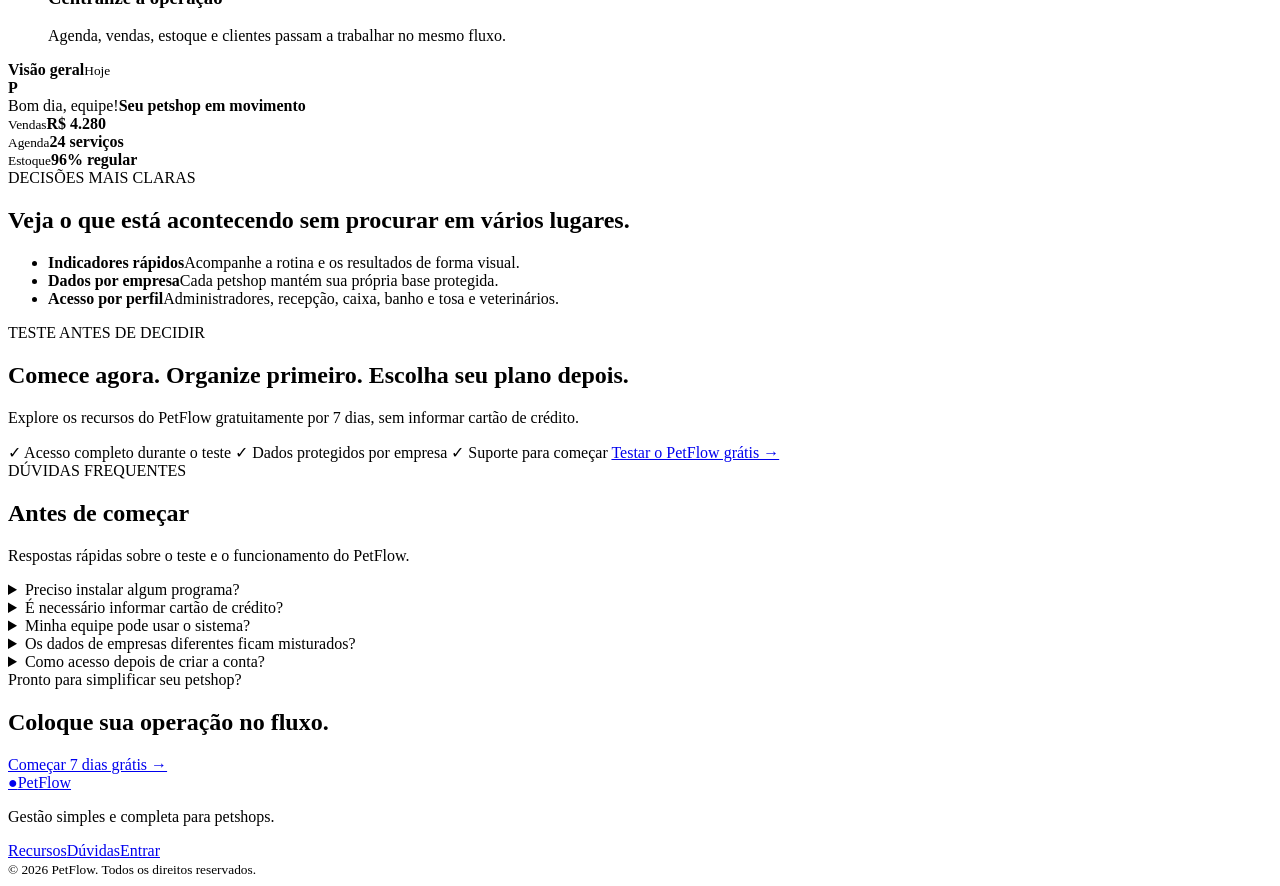
==== commit a49c5566: "Cria página de divulgação do PetFlow" ====
--- a/index.html
+++ b/index.html
@@ -1,17 +1,186 @@
 <!doctype html>
 <html lang="pt-BR">
-  <head>
-    <meta charset="UTF-8" />
-    <meta name="viewport" content="width=device-width, initial-scale=1.0" />
-    <meta
-      name="description"
-      content="Agenda, clientes, vendas, estoque e veterinária em um só lugar."
-    />
-    <title>PetFlow — Gestão completa para petshops</title>
-    <script type="module" crossorigin src="/assets/index-B9FaHjNb.js?v=20260721-password"></script>
-    <link rel="stylesheet" crossorigin href="/assets/index-B8uW3b3f.css">
-  </head>
-  <body>
-    <div id="root"></div>
-  </body>
-</html>
+<head>
+  <meta charset="UTF-8">
+  <meta name="viewport" content="width=device-width, initial-scale=1.0">
+  <meta name="description" content="PetFlow reúne agenda, clientes, vendas, estoque, veterinária e equipe em uma plataforma simples para petshops. Teste grátis por 7 dias.">
+  <meta name="theme-color" content="#fff8ee">
+  <title>PetFlow — Gestão completa para petshops</title>
+  <link rel="preconnect" href="https://fonts.googleapis.com">
+  <link rel="preconnect" href="https://fonts.gstatic.com" crossorigin>
+  <link href="https://fonts.googleapis.com/css2?family=Manrope:wght@400;500;600;700;800&display=swap" rel="stylesheet">
+  <link rel="stylesheet" href="/landing.css?v=20260721">
+  <script defer src="/landing.js?v=20260721"></script>
+</head>
+<body>
+  <a class="skip-link" href="#conteudo">Ir para o conteúdo</a>
+  <header class="site-header">
+    <div class="container nav-wrap">
+      <a class="brand" href="/" aria-label="PetFlow, página inicial">
+        <span class="brand-mark" aria-hidden="true">●</span>
+        <span>Pet<span>Flow</span></span>
+      </a>
+      <button class="menu-toggle" type="button" aria-expanded="false" aria-controls="main-nav" aria-label="Abrir menu">☰</button>
+      <nav id="main-nav" class="main-nav" aria-label="Navegação principal">
+        <a href="#recursos">Recursos</a>
+        <a href="#como-funciona">Como funciona</a>
+        <a href="#planos">Planos</a>
+        <a href="#duvidas">Dúvidas</a>
+      </nav>
+      <div class="nav-actions">
+        <a class="login-link" href="/app/">Entrar</a>
+        <a class="button button-coral button-small" href="/app/?cadastro=1">Começar grátis</a>
+      </div>
+    </div>
+  </header>
+
+  <main id="conteudo">
+    <section class="hero">
+      <div class="hero-blob blob-one" aria-hidden="true"></div>
+      <div class="hero-blob blob-two" aria-hidden="true"></div>
+      <div class="container hero-grid">
+        <div class="hero-copy">
+          <span class="eyebrow">GESTÃO COMPLETA PARA PETSHOPS</span>
+          <h1>Seu petshop organizado. <em>Sua equipe conectada.</em> Seu crescimento <em>no controle.</em></h1>
+          <p>Agenda, clientes, vendas, estoque, veterinária e equipe trabalhando juntos em uma plataforma simples.</p>
+          <div class="hero-actions">
+            <a class="button button-coral" href="/app/?cadastro=1">Começar teste grátis <span aria-hidden="true">→</span></a>
+            <a class="button button-outline" href="#recursos">Conhecer recursos <span aria-hidden="true">↓</span></a>
+          </div>
+          <div class="trust-row" aria-label="Condições do teste">
+            <span><b aria-hidden="true">✓</b> 7 dias grátis</span>
+            <span><b aria-hidden="true">✓</b> Sem cartão de crédito</span>
+            <span><b aria-hidden="true">✓</b> Cancele quando quiser</span>
+          </div>
+        </div>
+        <div class="hero-visual" aria-label="Indicadores ilustrativos do PetFlow">
+          <div class="visual-orbit" aria-hidden="true"></div>
+          <img class="hero-pets" src="/assets/petflow-hero-pets.png" alt="Cachorro e gato ilustrando a gestão amigável do PetFlow">
+          <article class="metric metric-revenue">
+            <span>Faturamento</span><strong>R$ 28.540</strong><small>↗ 18,6% no mês</small>
+          </article>
+          <article class="metric metric-bookings">
+            <span>Agendamentos hoje</span><strong>24</strong><small>↗ 20% vs. ontem</small>
+          </article>
+          <article class="metric metric-clients">
+            <span>Clientes ativos</span><strong>1.258</strong><small>↗ 12,4% no mês</small>
+          </article>
+        </div>
+      </div>
+    </section>
+
+    <section class="proof-strip" aria-label="Visão geral">
+      <div class="container proof-grid">
+        <div><strong>1 sistema</strong><span>para toda a operação</span></div>
+        <div><strong>7 dias</strong><span>para testar gratuitamente</span></div>
+        <div><strong>Multiempresa</strong><span>dados separados e seguros</span></div>
+        <div><strong>Na nuvem</strong><span>acesse de onde estiver</span></div>
+      </div>
+    </section>
+
+    <section id="recursos" class="section features">
+      <div class="container">
+        <div class="section-heading">
+          <span class="eyebrow">TUDO EM UM SÓ LUGAR</span>
+          <h2>Menos planilhas. Mais tempo para cuidar do negócio.</h2>
+          <p>O PetFlow conecta as rotinas que fazem o seu petshop funcionar todos os dias.</p>
+        </div>
+        <div class="feature-grid">
+          <article class="feature-card accent-green"><span class="feature-icon">▣</span><h3>Agenda inteligente</h3><p>Organize serviços, horários e responsáveis com uma visão clara do dia.</p></article>
+          <article class="feature-card accent-coral"><span class="feature-icon">♡</span><h3>Clientes e pets</h3><p>Mantenha histórico, contatos e informações importantes sempre acessíveis.</p></article>
+          <article class="feature-card accent-yellow"><span class="feature-icon">R$</span><h3>Vendas e financeiro</h3><p>Acompanhe resultados, recebimentos e o desempenho da operação.</p></article>
+          <article class="feature-card accent-blue"><span class="feature-icon">□</span><h3>Estoque organizado</h3><p>Controle produtos, movimentações e necessidades de reposição.</p></article>
+          <article class="feature-card accent-purple"><span class="feature-icon">✚</span><h3>Atendimento veterinário</h3><p>Registre informações clínicas e acompanhe o cuidado de cada pet.</p></article>
+          <article class="feature-card accent-mint"><span class="feature-icon">◎</span><h3>Equipe e permissões</h3><p>Defina acessos por função e mantenha cada pessoa focada no que importa.</p></article>
+        </div>
+      </div>
+    </section>
+
+    <section id="como-funciona" class="section how">
+      <div class="container how-grid">
+        <div class="how-copy">
+          <span class="eyebrow">COMECE SEM COMPLICAÇÃO</span>
+          <h2>Seu petshop no fluxo certo em três passos.</h2>
+          <p>Você cria a empresa, organiza a equipe e começa a usar. Sem instalação e sem cartão de crédito.</p>
+          <a class="text-link" href="/app/?cadastro=1">Criar minha conta agora →</a>
+        </div>
+        <ol class="steps">
+          <li><span>01</span><div><h3>Crie sua empresa</h3><p>Informe seus dados e confirme o e-mail para iniciar o teste.</p></div></li>
+          <li><span>02</span><div><h3>Convide sua equipe</h3><p>Cada funcionário entra com o código da empresa e recebe o acesso adequado.</p></div></li>
+          <li><span>03</span><div><h3>Centralize a operação</h3><p>Agenda, vendas, estoque e clientes passam a trabalhar no mesmo fluxo.</p></div></li>
+        </ol>
+      </div>
+    </section>
+
+    <section class="section dashboard-section">
+      <div class="container dashboard-grid">
+        <div class="dashboard-card">
+          <div class="dash-top"><span><i></i><i></i><i></i></span><b>Visão geral</b><small>Hoje</small></div>
+          <div class="dash-body">
+            <aside><b>P</b><span class="active"></span><span></span><span></span><span></span></aside>
+            <div class="dash-content">
+              <div class="dash-welcome"><span>Bom dia, equipe!</span><strong>Seu petshop em movimento</strong></div>
+              <div class="dash-kpis"><div><small>Vendas</small><b>R$ 4.280</b></div><div><small>Agenda</small><b>24 serviços</b></div><div><small>Estoque</small><b>96% regular</b></div></div>
+              <div class="dash-chart"><span style="height:42%"></span><span style="height:58%"></span><span style="height:48%"></span><span style="height:76%"></span><span style="height:68%"></span><span style="height:88%"></span><span style="height:82%"></span></div>
+            </div>
+          </div>
+        </div>
+        <div class="dashboard-copy">
+          <span class="eyebrow">DECISÕES MAIS CLARAS</span>
+          <h2>Veja o que está acontecendo sem procurar em vários lugares.</h2>
+          <ul>
+            <li><b>Indicadores rápidos</b><span>Acompanhe a rotina e os resultados de forma visual.</span></li>
+            <li><b>Dados por empresa</b><span>Cada petshop mantém sua própria base protegida.</span></li>
+            <li><b>Acesso por perfil</b><span>Administradores, recepção, caixa, banho e tosa e veterinários.</span></li>
+          </ul>
+        </div>
+      </div>
+    </section>
+
+    <section id="planos" class="section plans">
+      <div class="container plan-card">
+        <div>
+          <span class="eyebrow">TESTE ANTES DE DECIDIR</span>
+          <h2>Comece agora. Organize primeiro. Escolha seu plano depois.</h2>
+          <p>Explore os recursos do PetFlow gratuitamente por 7 dias, sem informar cartão de crédito.</p>
+        </div>
+        <div class="plan-benefits">
+          <span>✓ Acesso completo durante o teste</span>
+          <span>✓ Dados protegidos por empresa</span>
+          <span>✓ Suporte para começar</span>
+          <a class="button button-coral" href="/app/?cadastro=1">Testar o PetFlow grátis →</a>
+        </div>
+      </div>
+    </section>
+
+    <section id="duvidas" class="section faq">
+      <div class="container faq-grid">
+        <div><span class="eyebrow">DÚVIDAS FREQUENTES</span><h2>Antes de começar</h2><p>Respostas rápidas sobre o teste e o funcionamento do PetFlow.</p></div>
+        <div class="accordion">
+          <details><summary>Preciso instalar algum programa?</summary><p>Não. O PetFlow funciona na nuvem e pode ser acessado pelo navegador.</p></details>
+          <details><summary>É necessário informar cartão de crédito?</summary><p>Não. Você pode testar por 7 dias sem cadastrar cartão.</p></details>
+          <details><summary>Minha equipe pode usar o sistema?</summary><p>Sim. Os funcionários entram com o código da empresa e o administrador define suas permissões.</p></details>
+          <details><summary>Os dados de empresas diferentes ficam misturados?</summary><p>Não. Cada empresa possui sua própria base e seus próprios acessos.</p></details>
+          <details><summary>Como acesso depois de criar a conta?</summary><p>Confirme o e-mail recebido e use o botão Entrar no topo desta página.</p></details>
+        </div>
+      </div>
+    </section>
+
+    <section class="final-cta">
+      <div class="container final-card">
+        <div><span>Pronto para simplificar seu petshop?</span><h2>Coloque sua operação no fluxo.</h2></div>
+        <a class="button button-light" href="/app/?cadastro=1">Começar 7 dias grátis →</a>
+      </div>
+    </section>
+  </main>
+
+  <footer>
+    <div class="container footer-grid">
+      <a class="brand brand-footer" href="/"><span class="brand-mark">●</span><span>Pet<span>Flow</span></span></a>
+      <p>Gestão simples e completa para petshops.</p>
+      <div><a href="#recursos">Recursos</a><a href="#duvidas">Dúvidas</a><a href="/app/">Entrar</a></div>
+      <small>© 2026 PetFlow. Todos os direitos reservados.</small>
+    </div>
+  </footer>
+</body>
+</html>
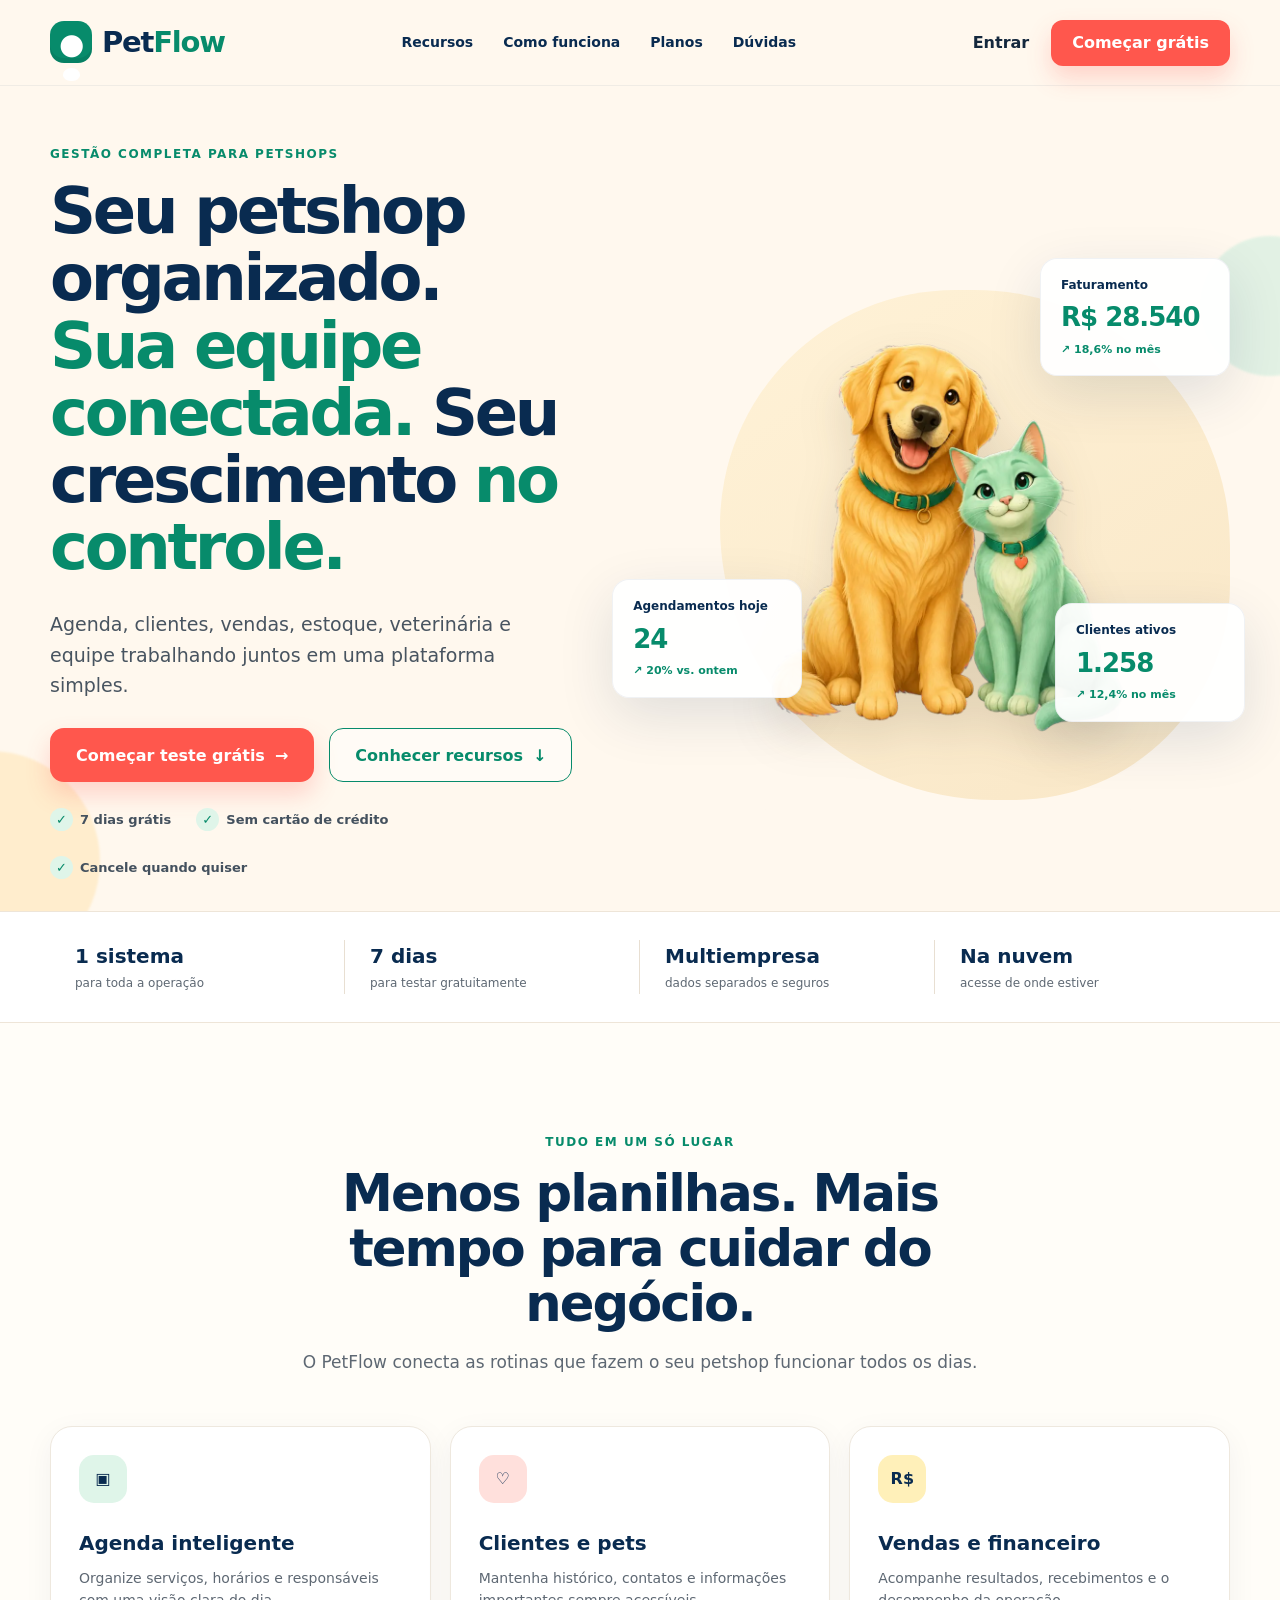
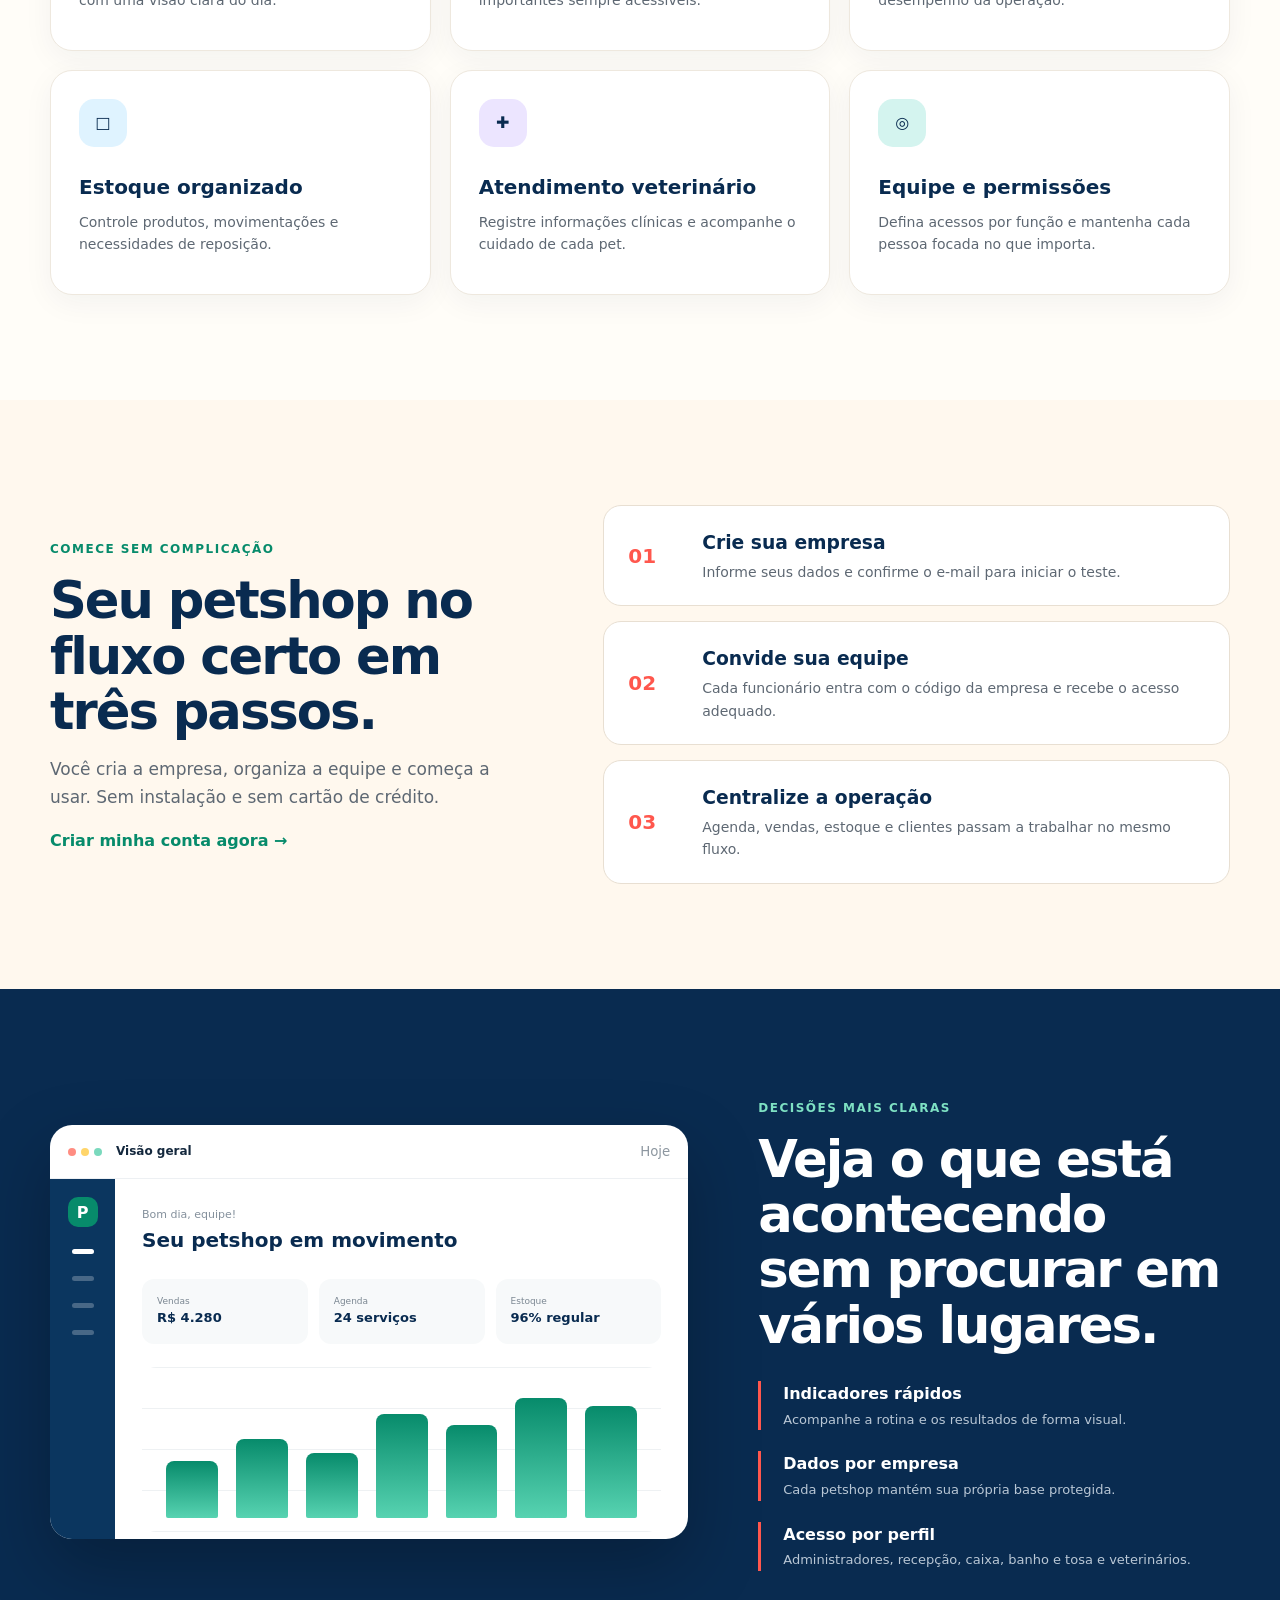
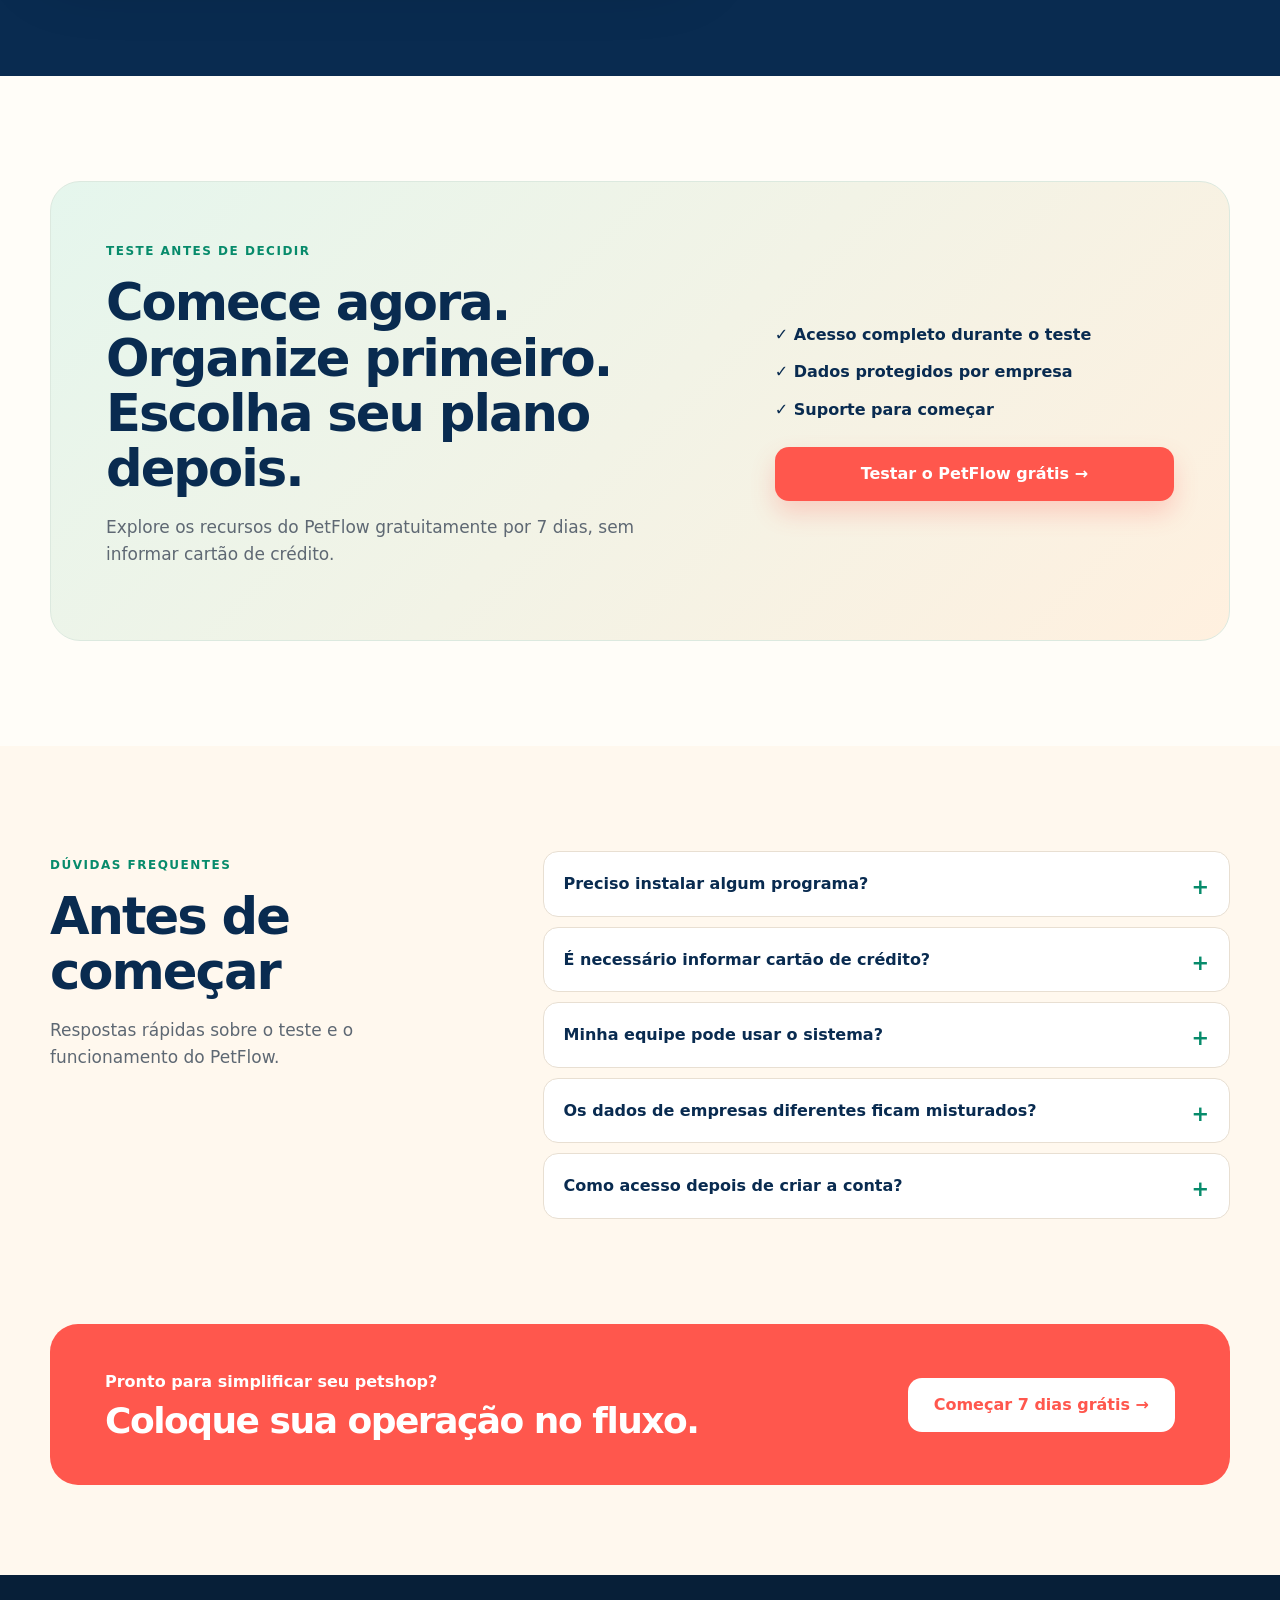
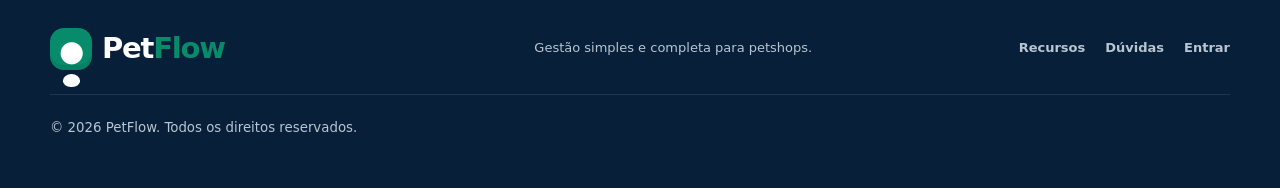
==== commit e29b00f7: "Adiciona ilustração do PetFlow à página inicial" ====
--- a/index.html
+++ b/index.html
@@ -55,7 +55,7 @@
         </div>
         <div class="hero-visual" aria-label="Indicadores ilustrativos do PetFlow">
           <div class="visual-orbit" aria-hidden="true"></div>
-          <img class="hero-pets" src="/assets/petflow-hero-pets.png" alt="Cachorro e gato ilustrando a gestão amigável do PetFlow">
+          <img class="hero-pets" src="[data-uri]" alt="Cachorro e gato ilustrando a gestão amigável do PetFlow">
           <article class="metric metric-revenue">
             <span>Faturamento</span><strong>R$ 28.540</strong><small>↗ 18,6% no mês</small>
           </article>
--- a/landing.css
+++ b/landing.css
@@ -0,0 +1 @@
+:root{--navy:#092b50;--emerald:#078b6b;--emerald-dark:#056b54;--coral:#ff574d;--cream:#fff8ee;--paper:#fffdf8;--ink:#14283d;--muted:#5e6873;--line:#e8dfd2;--mint:#dff5e9;--yellow:#ffd56a;--blue:#bfe6ff;--purple:#dbcdfb;--shadow:0 18px 55px rgba(9,43,80,.12)}*{box-sizing:border-box}html{scroll-behavior:smooth;scroll-padding-top:92px}body{margin:0;font-family:Manrope,system-ui,sans-serif;color:var(--ink);background:var(--cream);line-height:1.6}a{color:inherit;text-decoration:none}button,input{font:inherit}.container{width:min(1180px,calc(100% - 40px));margin:auto}.skip-link{position:fixed;left:12px;top:-60px;z-index:100;background:#fff;padding:10px 16px;border-radius:8px}.skip-link:focus{top:12px}.site-header{height:86px;position:sticky;top:0;z-index:50;background:rgba(255,248,238,.92);backdrop-filter:blur(16px);border-bottom:1px solid rgba(9,43,80,.06)}.nav-wrap{height:100%;display:flex;align-items:center;justify-content:space-between;gap:28px}.brand{display:flex;align-items:center;gap:10px;font-size:29px;font-weight:800;color:var(--navy);letter-spacing:-1.2px}.brand>span:last-child>span{color:var(--emerald)}.brand-mark{width:42px;height:42px;border-radius:14px;background:var(--emerald);color:white;display:grid;place-items:center;position:relative;box-shadow:inset 0 -5px 0 rgba(0,0,0,.08)}.brand-mark:after{content:"";width:17px;height:13px;border-radius:50% 50% 45% 45%;background:white}.main-nav{display:flex;gap:30px;font-size:14px;font-weight:700;color:var(--navy)}.main-nav a,.login-link{transition:.2s}.main-nav a:hover,.login-link:hover{color:var(--emerald)}.nav-actions{display:flex;align-items:center;gap:22px;font-weight:700}.menu-toggle{display:none;border:0;background:transparent;font-size:26px;color:var(--navy)}.button{min-height:54px;padding:0 25px;display:inline-flex;align-items:center;justify-content:center;gap:10px;border-radius:14px;font-weight:800;transition:transform .2s,box-shadow .2s,background .2s;border:1px solid transparent}.button:hover{transform:translateY(-2px)}.button-coral{background:var(--coral);color:white;box-shadow:0 12px 24px rgba(255,87,77,.23)}.button-coral:hover{background:#ed493f;box-shadow:0 16px 32px rgba(255,87,77,.3)}.button-small{min-height:46px;padding:0 20px;border-radius:12px}.button-outline{border-color:var(--emerald);color:var(--emerald);background:rgba(255,255,255,.42)}.button-outline:hover{background:white}.hero{min-height:720px;position:relative;overflow:hidden;padding:54px 0 32px}.hero-grid{display:grid;grid-template-columns:.92fr 1.08fr;align-items:center;gap:36px;min-height:610px}.hero-copy{position:relative;z-index:3}.eyebrow{display:inline-block;color:var(--emerald);font-weight:800;font-size:12px;letter-spacing:1.5px;margin-bottom:14px}.hero h1{font-size:clamp(44px,5vw,68px);line-height:1.05;letter-spacing:-3.3px;color:var(--navy);margin:0;max-width:680px}.hero h1 em{font-style:normal;color:var(--emerald)}.hero-copy>p{font-size:19px;max-width:590px;color:#485460;margin:28px 0}.hero-actions{display:flex;gap:15px;flex-wrap:wrap}.trust-row{display:flex;gap:25px;margin-top:26px;flex-wrap:wrap;font-size:13px;font-weight:700;color:#44515e}.trust-row span{display:flex;align-items:center;gap:7px}.trust-row b{width:23px;height:23px;border-radius:50%;background:var(--mint);color:var(--emerald);display:grid;place-items:center}.hero-visual{height:600px;position:relative}.visual-orbit{position:absolute;width:510px;height:510px;border-radius:48% 52% 44% 56%;background:linear-gradient(145deg,#fff2d7,#f9e7c7);right:0;bottom:10px}.hero-pets{position:absolute;z-index:2;right:42px;bottom:0;width:min(480px,85%);height:550px;object-fit:contain;object-position:center bottom;filter:drop-shadow(0 20px 22px rgba(49,42,25,.13))}.metric{position:absolute;z-index:4;background:rgba(255,255,255,.94);padding:17px 20px;border-radius:17px;box-shadow:var(--shadow);min-width:190px;border:1px solid rgba(9,43,80,.06);display:grid;gap:2px}.metric span{font-size:12px;font-weight:800;color:var(--navy)}.metric strong{font-size:26px;color:var(--emerald);letter-spacing:-1px}.metric small{font-size:11px;color:var(--emerald);font-weight:700}.metric-revenue{right:0;top:48px}.metric-bookings{left:0;bottom:112px}.metric-clients{right:-15px;bottom:88px}.hero-blob{position:absolute;border-radius:50%;filter:blur(1px);opacity:.6}.blob-one{width:220px;height:220px;background:#ffe6b8;left:-120px;bottom:-60px}.blob-two{width:140px;height:140px;background:#cfeede;right:-60px;top:150px}.proof-strip{background:white;border-block:1px solid #eee5d8}.proof-grid{display:grid;grid-template-columns:repeat(4,1fr);padding:28px 0}.proof-grid div{display:grid;gap:2px;padding:0 25px;border-right:1px solid var(--line)}.proof-grid div:last-child{border:0}.proof-grid strong{color:var(--navy);font-size:20px}.proof-grid span{font-size:12px;color:var(--muted)}.section{padding:105px 0}.section-heading{max-width:700px;margin:0 auto 50px;text-align:center}.section h2{font-size:clamp(34px,4vw,52px);line-height:1.08;letter-spacing:-2px;color:var(--navy);margin:0 0 17px}.section-heading p,.how-copy>p,.faq-grid>div>p,.plan-card p,.dashboard-copy>p{color:var(--muted);font-size:17px}.features{background:var(--paper)}.feature-grid{display:grid;grid-template-columns:repeat(3,1fr);gap:19px}.feature-card{background:white;border:1px solid #eee8de;border-radius:22px;padding:28px;min-height:225px;box-shadow:0 8px 30px rgba(9,43,80,.05);transition:.25s}.feature-card:hover{transform:translateY(-6px);box-shadow:var(--shadow)}.feature-icon{width:48px;height:48px;border-radius:15px;display:grid;place-items:center;font-weight:900;color:var(--navy);margin-bottom:24px}.accent-green .feature-icon{background:#dff5e9}.accent-coral .feature-icon{background:#ffe0dc}.accent-yellow .feature-icon{background:#fff0b9}.accent-blue .feature-icon{background:#dff3ff}.accent-purple .feature-icon{background:#ece5ff}.accent-mint .feature-icon{background:#d4f4ef}.feature-card h3{font-size:20px;color:var(--navy);margin:0 0 8px}.feature-card p{font-size:14px;color:var(--muted);margin:0}.how{background:var(--cream)}.how-grid{display:grid;grid-template-columns:.85fr 1.15fr;gap:90px;align-items:center}.text-link{color:var(--emerald);font-weight:800}.steps{list-style:none;margin:0;padding:0;display:grid;gap:15px}.steps li{background:white;border:1px solid var(--line);border-radius:18px;padding:22px 24px;display:grid;grid-template-columns:58px 1fr;gap:16px;align-items:center}.steps li>span{font-weight:800;color:var(--coral);font-size:20px}.steps h3{margin:0;color:var(--navy)}.steps p{margin:3px 0 0;color:var(--muted);font-size:14px}.dashboard-section{background:var(--navy);color:white}.dashboard-grid{display:grid;grid-template-columns:1.15fr .85fr;gap:70px;align-items:center}.dashboard-card{background:white;border-radius:22px;overflow:hidden;box-shadow:0 28px 70px rgba(0,0,0,.25);color:var(--ink)}.dash-top{height:54px;border-bottom:1px solid #edf0f3;display:flex;align-items:center;padding:0 18px;gap:14px}.dash-top>span{display:flex;gap:5px}.dash-top i{width:8px;height:8px;border-radius:50%;background:#ff8d82}.dash-top i:nth-child(2){background:#ffd56a}.dash-top i:nth-child(3){background:#7ad9bd}.dash-top b{font-size:12px}.dash-top small{margin-left:auto;color:#8d97a0}.dash-body{height:360px;display:grid;grid-template-columns:65px 1fr}.dash-body aside{background:#0b365f;padding:18px;display:flex;align-items:center;flex-direction:column;gap:22px}.dash-body aside b{width:30px;height:30px;border-radius:10px;background:var(--emerald);color:white;display:grid;place-items:center}.dash-body aside span{width:22px;height:5px;background:rgba(255,255,255,.25);border-radius:4px}.dash-body aside .active{background:white}.dash-content{padding:27px}.dash-welcome{display:grid}.dash-welcome span{font-size:11px;color:#84909c}.dash-welcome strong{color:var(--navy);font-size:20px}.dash-kpis{display:grid;grid-template-columns:repeat(3,1fr);gap:11px;margin:23px 0}.dash-kpis div{background:#f7f9fa;padding:15px;border-radius:12px;display:grid}.dash-kpis small{color:#7b8792;font-size:9px}.dash-kpis b{font-size:13px;color:var(--navy)}.dash-chart{height:165px;border-radius:14px;background:repeating-linear-gradient(to top,#eef1f3 0,#eef1f3 1px,transparent 1px,transparent 41px);display:flex;align-items:flex-end;gap:18px;padding:14px 24px}.dash-chart span{flex:1;background:linear-gradient(var(--emerald),#57d3b1);border-radius:8px 8px 2px 2px}.dashboard-copy .eyebrow{color:#7ee1c3}.dashboard-copy h2{color:white}.dashboard-copy ul{list-style:none;padding:0;margin:28px 0 0;display:grid;gap:21px}.dashboard-copy li{display:grid;gap:3px;padding-left:22px;border-left:3px solid var(--coral)}.dashboard-copy li b{font-size:16px}.dashboard-copy li span{color:#b9c7d5;font-size:13px}.plans{background:var(--paper)}.plan-card{background:linear-gradient(135deg,#e5f6ed,#fff0df);border:1px solid #dce9df;border-radius:30px;padding:55px;display:grid;grid-template-columns:1.2fr .8fr;gap:70px;align-items:center}.plan-benefits{display:grid;gap:12px;font-weight:700;color:var(--navy)}.plan-benefits .button{margin-top:12px}.faq{background:var(--cream)}.faq-grid{display:grid;grid-template-columns:.75fr 1.25fr;gap:80px}.accordion{display:grid;gap:10px}details{background:white;border:1px solid var(--line);border-radius:15px;padding:0 20px}summary{cursor:pointer;list-style:none;font-weight:800;color:var(--navy);padding:19px 30px 19px 0;position:relative}summary:after{content:"+";position:absolute;right:0;font-size:21px;color:var(--emerald)}details[open] summary:after{content:"−"}details p{margin:0 0 18px;color:var(--muted);font-size:14px}.final-cta{padding:0 0 90px}.final-card{background:var(--coral);color:white;border-radius:28px;padding:45px 55px;display:flex;align-items:center;justify-content:space-between;gap:30px}.final-card span{font-weight:700}.final-card h2{font-size:36px;line-height:1.1;margin:6px 0 0;letter-spacing:-1.5px}.button-light{background:white;color:var(--coral);white-space:nowrap}footer{background:#071f38;color:#b8c5d2;padding:50px 0}.footer-grid{display:grid;grid-template-columns:1fr 1fr auto;align-items:center;gap:22px}.brand-footer{color:white}.footer-grid p{font-size:13px}.footer-grid>div{display:flex;gap:20px;font-size:13px;font-weight:700}.footer-grid small{grid-column:1/-1;border-top:1px solid rgba(255,255,255,.1);padding-top:22px}.reveal{opacity:0;transform:translateY(18px);transition:.6s}.reveal.visible{opacity:1;transform:none}@media(max-width:980px){.main-nav{display:none}.hero-grid,.dashboard-grid,.how-grid,.faq-grid,.plan-card{grid-template-columns:1fr}.hero{padding-top:40px}.hero-visual{height:530px}.hero-pets{right:50%;transform:translateX(50%)}.metric-clients{right:0}.feature-grid{grid-template-columns:repeat(2,1fr)}.proof-grid{grid-template-columns:repeat(2,1fr);row-gap:20px}.proof-grid div:nth-child(2){border:0}.dashboard-copy{order:-1}.plan-card,.faq-grid{gap:35px}.footer-grid{grid-template-columns:1fr auto}.footer-grid p{grid-column:1/-1;order:3}}@media(max-width:700px){.container{width:min(100% - 28px,1180px)}.site-header{height:72px}.brand{font-size:24px}.brand-mark{width:36px;height:36px}.menu-toggle{display:block;margin-left:auto}.nav-actions .login-link{display:none}.button-small{min-height:42px;padding:0 13px;font-size:12px}.main-nav.open{display:flex;position:absolute;left:14px;right:14px;top:72px;background:white;border-radius:16px;box-shadow:var(--shadow);padding:18px;flex-direction:column;gap:14px}.hero{padding-top:34px}.hero-grid{display:block}.hero h1{font-size:43px;letter-spacing:-2.3px}.hero-copy>p{font-size:16px}.hero-actions{display:grid}.hero-actions .button{width:100%}.trust-row{gap:12px}.hero-visual{height:430px;margin-top:24px}.visual-orbit{width:370px;height:370px;right:50%;transform:translateX(50%)}.hero-pets{height:385px;width:90%}.metric{padding:11px 13px;min-width:145px}.metric strong{font-size:20px}.metric-revenue{top:15px;right:0}.metric-bookings{bottom:30px;left:0}.metric-clients{display:none}.proof-grid{grid-template-columns:1fr 1fr}.proof-grid div{padding:8px 13px}.proof-grid strong{font-size:17px}.section{padding:72px 0}.section h2{font-size:36px}.section-heading{text-align:left}.feature-grid{grid-template-columns:1fr}.how-grid,.dashboard-grid,.faq-grid{gap:42px}.dash-body{height:300px;grid-template-columns:48px 1fr}.dash-content{padding:17px}.dash-kpis{grid-template-columns:1fr 1fr}.dash-kpis div:last-child{display:none}.dash-chart{padding:10px;gap:8px;height:120px}.plan-card{padding:30px 22px}.final-card{padding:34px 24px;display:grid}.final-card h2{font-size:30px}.footer-grid{display:grid;grid-template-columns:1fr}.footer-grid>div{flex-wrap:wrap}}@media(prefers-reduced-motion:reduce){*{scroll-behavior:auto!important;transition:none!important}.reveal{opacity:1;transform:none}}
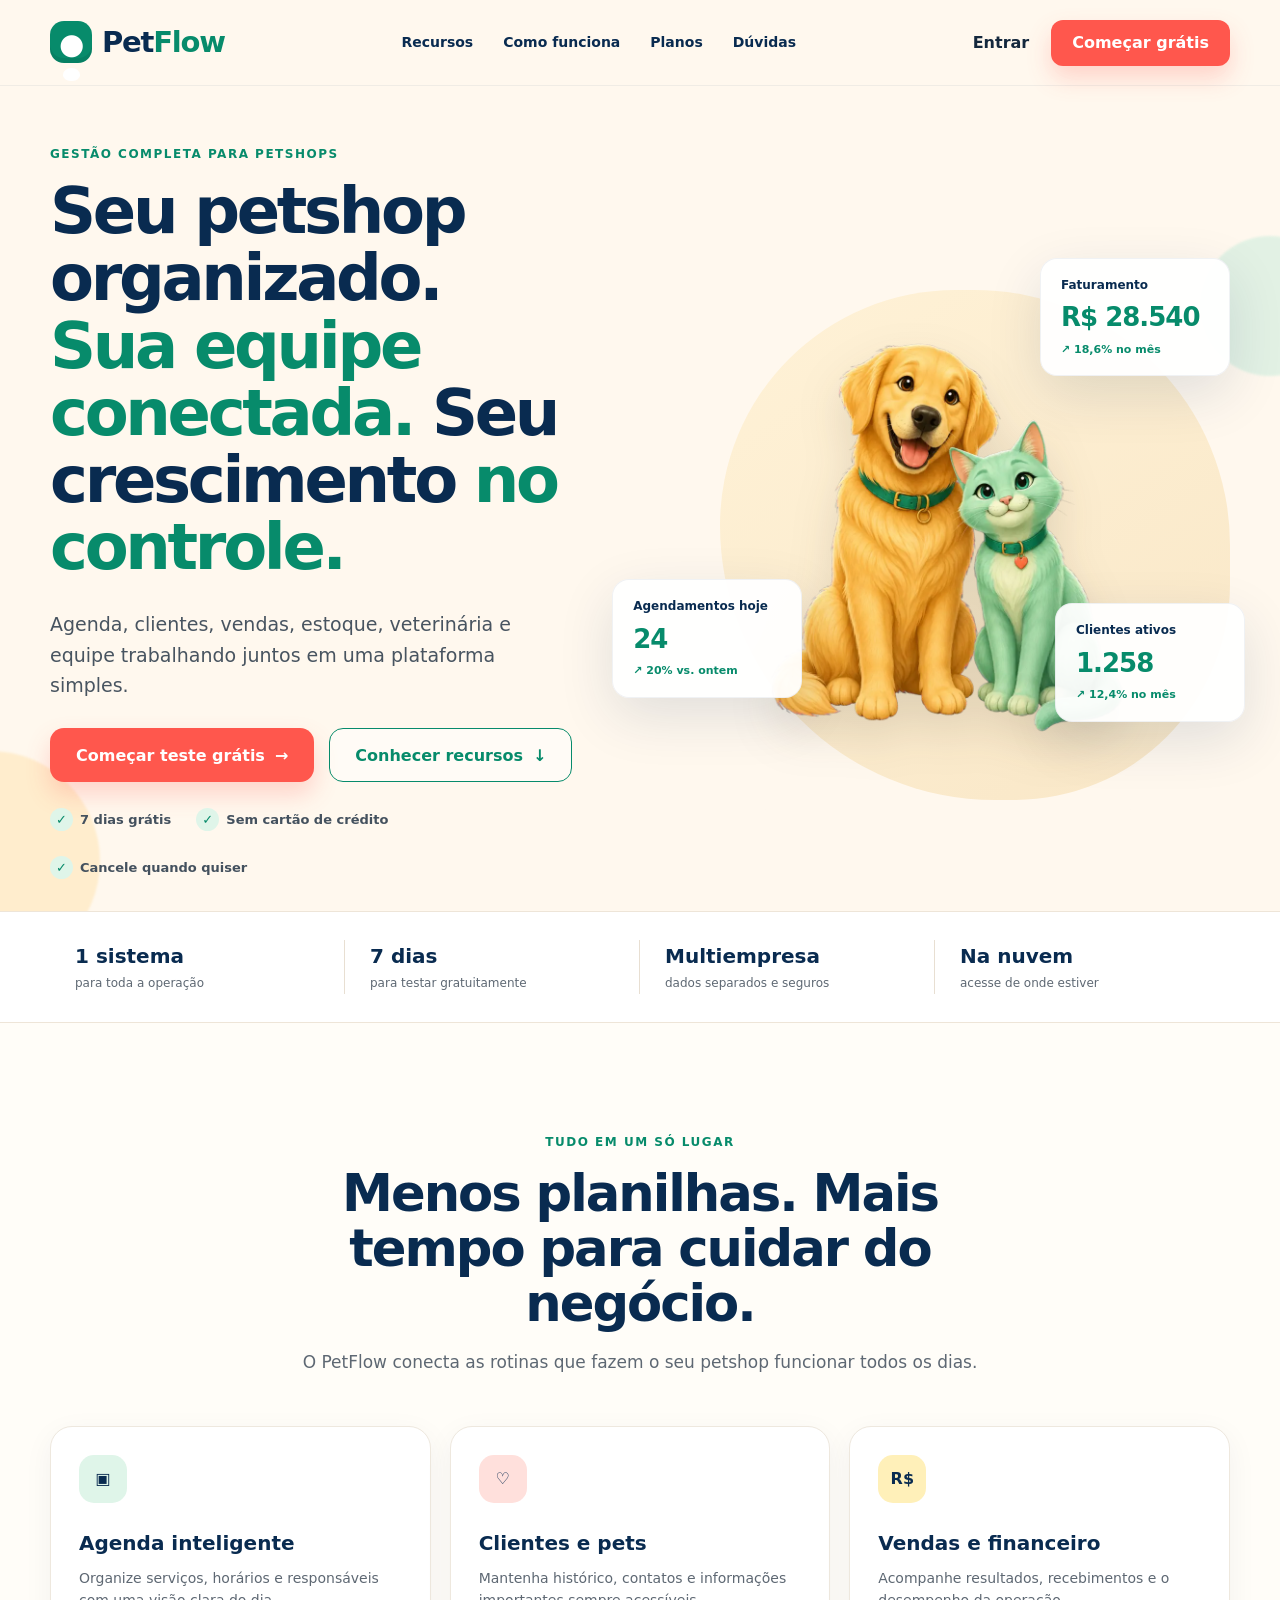
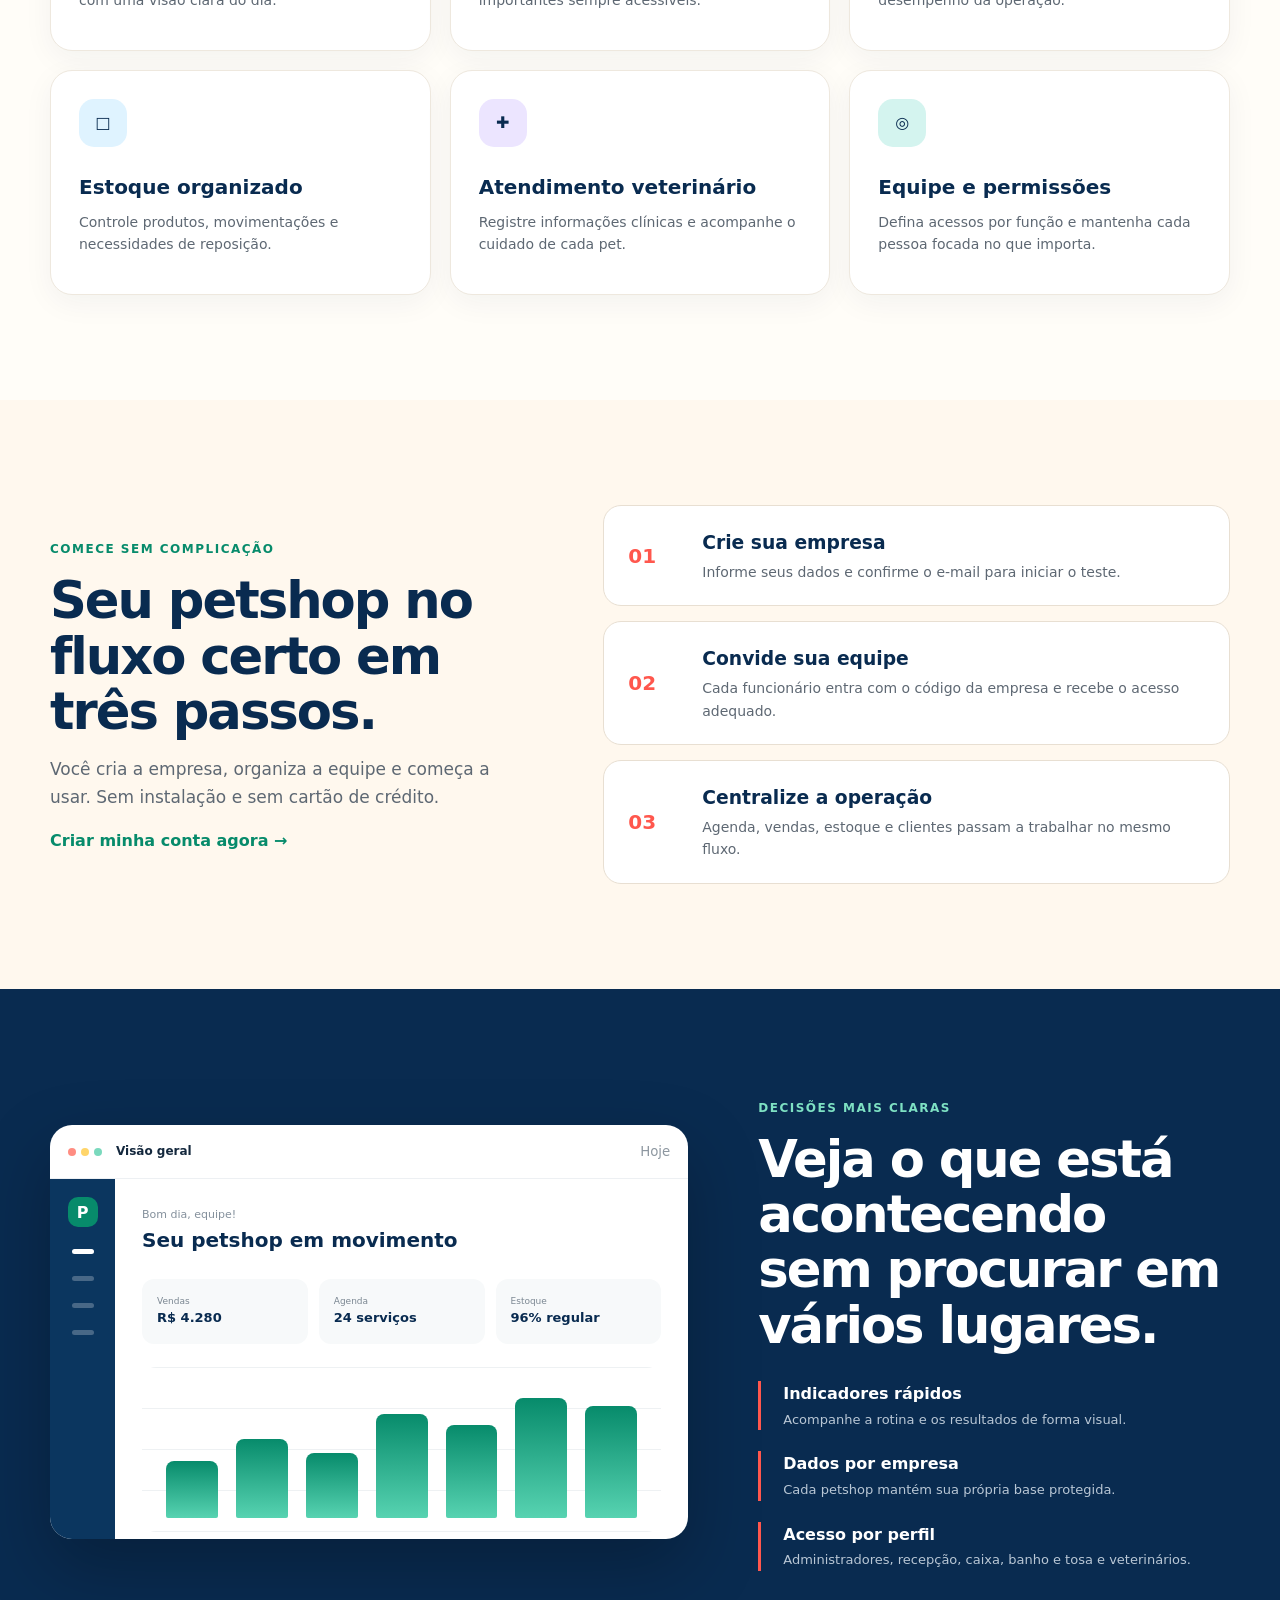
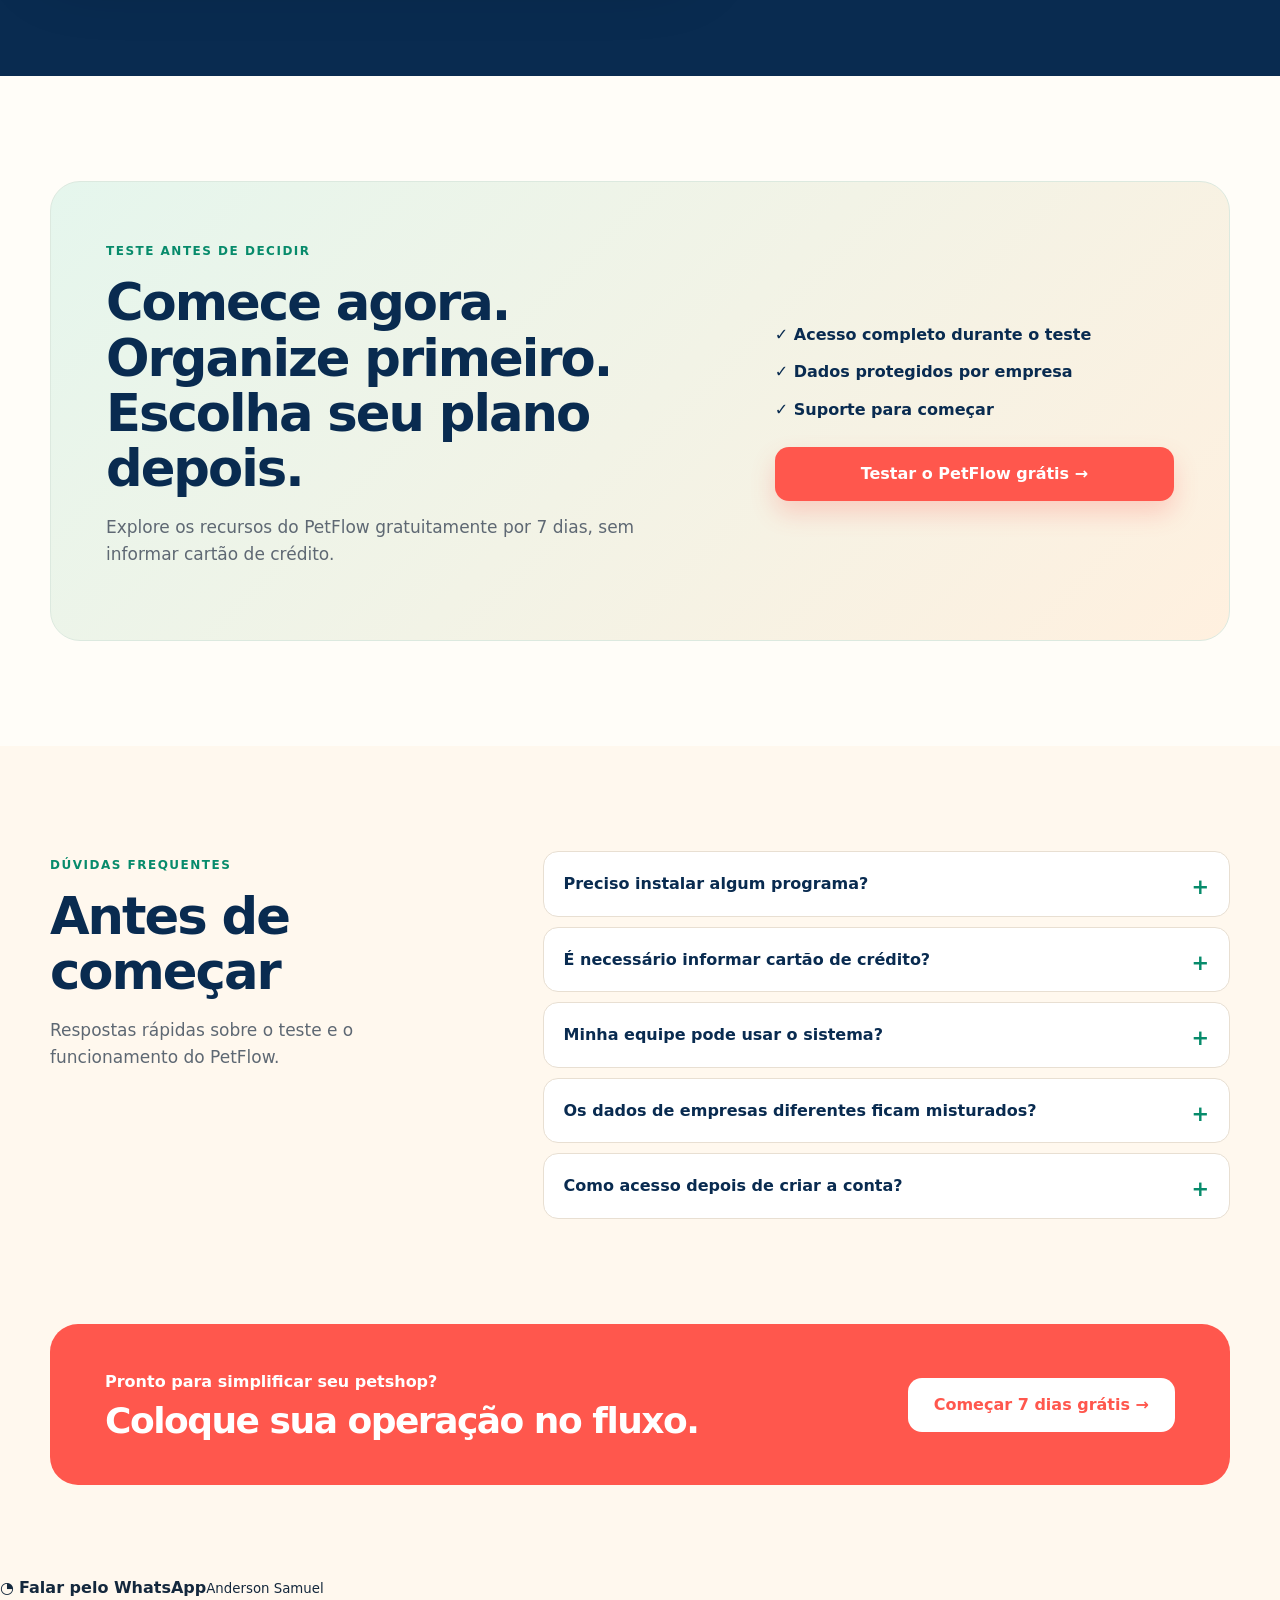
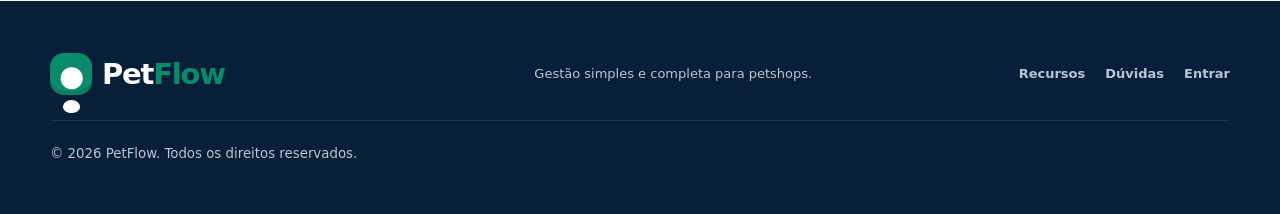
==== commit 1ce1ed03: "Adiciona contato do WhatsApp à página comercial" ====
--- a/index.html
+++ b/index.html
@@ -9,7 +9,7 @@
   <link rel="preconnect" href="https://fonts.googleapis.com">
   <link rel="preconnect" href="https://fonts.gstatic.com" crossorigin>
   <link href="https://fonts.googleapis.com/css2?family=Manrope:wght@400;500;600;700;800&display=swap" rel="stylesheet">
-  <link rel="stylesheet" href="/landing.css?v=20260721">
+  <link rel="stylesheet" href="/landing.css?v=20260721-whatsapp">
   <script defer src="/landing.js?v=20260721"></script>
 </head>
 <body>
@@ -174,6 +174,11 @@
     </section>
   </main>
 
+  <a class="whatsapp-float" href="https://wa.me/5534999949099?text=Ol%C3%A1%2C%20Anderson%20Samuel%21%20Gostaria%20de%20saber%20mais%20sobre%20o%20PetFlow." target="_blank" rel="noopener noreferrer" aria-label="Falar com Anderson Samuel pelo WhatsApp">
+    <span class="whatsapp-icon" aria-hidden="true">◔</span>
+    <span><b>Falar pelo WhatsApp</b><small>Anderson Samuel</small></span>
+  </a>
+
   <footer>
     <div class="container footer-grid">
       <a class="brand brand-footer" href="/"><span class="brand-mark">●</span><span>Pet<span>Flow</span></span></a>
--- a/landing.css
+++ b/landing.css
@@ -1 +1 @@
-:root{--navy:#092b50;--emerald:#078b6b;--emerald-dark:#056b54;--coral:#ff574d;--cream:#fff8ee;--paper:#fffdf8;--ink:#14283d;--muted:#5e6873;--line:#e8dfd2;--mint:#dff5e9;--yellow:#ffd56a;--blue:#bfe6ff;--purple:#dbcdfb;--shadow:0 18px 55px rgba(9,43,80,.12)}*{box-sizing:border-box}html{scroll-behavior:smooth;scroll-padding-top:92px}body{margin:0;font-family:Manrope,system-ui,sans-serif;color:var(--ink);background:var(--cream);line-height:1.6}a{color:inherit;text-decoration:none}button,input{font:inherit}.container{width:min(1180px,calc(100% - 40px));margin:auto}.skip-link{position:fixed;left:12px;top:-60px;z-index:100;background:#fff;padding:10px 16px;border-radius:8px}.skip-link:focus{top:12px}.site-header{height:86px;position:sticky;top:0;z-index:50;background:rgba(255,248,238,.92);backdrop-filter:blur(16px);border-bottom:1px solid rgba(9,43,80,.06)}.nav-wrap{height:100%;display:flex;align-items:center;justify-content:space-between;gap:28px}.brand{display:flex;align-items:center;gap:10px;font-size:29px;font-weight:800;color:var(--navy);letter-spacing:-1.2px}.brand>span:last-child>span{color:var(--emerald)}.brand-mark{width:42px;height:42px;border-radius:14px;background:var(--emerald);color:white;display:grid;place-items:center;position:relative;box-shadow:inset 0 -5px 0 rgba(0,0,0,.08)}.brand-mark:after{content:"";width:17px;height:13px;border-radius:50% 50% 45% 45%;background:white}.main-nav{display:flex;gap:30px;font-size:14px;font-weight:700;color:var(--navy)}.main-nav a,.login-link{transition:.2s}.main-nav a:hover,.login-link:hover{color:var(--emerald)}.nav-actions{display:flex;align-items:center;gap:22px;font-weight:700}.menu-toggle{display:none;border:0;background:transparent;font-size:26px;color:var(--navy)}.button{min-height:54px;padding:0 25px;display:inline-flex;align-items:center;justify-content:center;gap:10px;border-radius:14px;font-weight:800;transition:transform .2s,box-shadow .2s,background .2s;border:1px solid transparent}.button:hover{transform:translateY(-2px)}.button-coral{background:var(--coral);color:white;box-shadow:0 12px 24px rgba(255,87,77,.23)}.button-coral:hover{background:#ed493f;box-shadow:0 16px 32px rgba(255,87,77,.3)}.button-small{min-height:46px;padding:0 20px;border-radius:12px}.button-outline{border-color:var(--emerald);color:var(--emerald);background:rgba(255,255,255,.42)}.button-outline:hover{background:white}.hero{min-height:720px;position:relative;overflow:hidden;padding:54px 0 32px}.hero-grid{display:grid;grid-template-columns:.92fr 1.08fr;align-items:center;gap:36px;min-height:610px}.hero-copy{position:relative;z-index:3}.eyebrow{display:inline-block;color:var(--emerald);font-weight:800;font-size:12px;letter-spacing:1.5px;margin-bottom:14px}.hero h1{font-size:clamp(44px,5vw,68px);line-height:1.05;letter-spacing:-3.3px;color:var(--navy);margin:0;max-width:680px}.hero h1 em{font-style:normal;color:var(--emerald)}.hero-copy>p{font-size:19px;max-width:590px;color:#485460;margin:28px 0}.hero-actions{display:flex;gap:15px;flex-wrap:wrap}.trust-row{display:flex;gap:25px;margin-top:26px;flex-wrap:wrap;font-size:13px;font-weight:700;color:#44515e}.trust-row span{display:flex;align-items:center;gap:7px}.trust-row b{width:23px;height:23px;border-radius:50%;background:var(--mint);color:var(--emerald);display:grid;place-items:center}.hero-visual{height:600px;position:relative}.visual-orbit{position:absolute;width:510px;height:510px;border-radius:48% 52% 44% 56%;background:linear-gradient(145deg,#fff2d7,#f9e7c7);right:0;bottom:10px}.hero-pets{position:absolute;z-index:2;right:42px;bottom:0;width:min(480px,85%);height:550px;object-fit:contain;object-position:center bottom;filter:drop-shadow(0 20px 22px rgba(49,42,25,.13))}.metric{position:absolute;z-index:4;background:rgba(255,255,255,.94);padding:17px 20px;border-radius:17px;box-shadow:var(--shadow);min-width:190px;border:1px solid rgba(9,43,80,.06);display:grid;gap:2px}.metric span{font-size:12px;font-weight:800;color:var(--navy)}.metric strong{font-size:26px;color:var(--emerald);letter-spacing:-1px}.metric small{font-size:11px;color:var(--emerald);font-weight:700}.metric-revenue{right:0;top:48px}.metric-bookings{left:0;bottom:112px}.metric-clients{right:-15px;bottom:88px}.hero-blob{position:absolute;border-radius:50%;filter:blur(1px);opacity:.6}.blob-one{width:220px;height:220px;background:#ffe6b8;left:-120px;bottom:-60px}.blob-two{width:140px;height:140px;background:#cfeede;right:-60px;top:150px}.proof-strip{background:white;border-block:1px solid #eee5d8}.proof-grid{display:grid;grid-template-columns:repeat(4,1fr);padding:28px 0}.proof-grid div{display:grid;gap:2px;padding:0 25px;border-right:1px solid var(--line)}.proof-grid div:last-child{border:0}.proof-grid strong{color:var(--navy);font-size:20px}.proof-grid span{font-size:12px;color:var(--muted)}.section{padding:105px 0}.section-heading{max-width:700px;margin:0 auto 50px;text-align:center}.section h2{font-size:clamp(34px,4vw,52px);line-height:1.08;letter-spacing:-2px;color:var(--navy);margin:0 0 17px}.section-heading p,.how-copy>p,.faq-grid>div>p,.plan-card p,.dashboard-copy>p{color:var(--muted);font-size:17px}.features{background:var(--paper)}.feature-grid{display:grid;grid-template-columns:repeat(3,1fr);gap:19px}.feature-card{background:white;border:1px solid #eee8de;border-radius:22px;padding:28px;min-height:225px;box-shadow:0 8px 30px rgba(9,43,80,.05);transition:.25s}.feature-card:hover{transform:translateY(-6px);box-shadow:var(--shadow)}.feature-icon{width:48px;height:48px;border-radius:15px;display:grid;place-items:center;font-weight:900;color:var(--navy);margin-bottom:24px}.accent-green .feature-icon{background:#dff5e9}.accent-coral .feature-icon{background:#ffe0dc}.accent-yellow .feature-icon{background:#fff0b9}.accent-blue .feature-icon{background:#dff3ff}.accent-purple .feature-icon{background:#ece5ff}.accent-mint .feature-icon{background:#d4f4ef}.feature-card h3{font-size:20px;color:var(--navy);margin:0 0 8px}.feature-card p{font-size:14px;color:var(--muted);margin:0}.how{background:var(--cream)}.how-grid{display:grid;grid-template-columns:.85fr 1.15fr;gap:90px;align-items:center}.text-link{color:var(--emerald);font-weight:800}.steps{list-style:none;margin:0;padding:0;display:grid;gap:15px}.steps li{background:white;border:1px solid var(--line);border-radius:18px;padding:22px 24px;display:grid;grid-template-columns:58px 1fr;gap:16px;align-items:center}.steps li>span{font-weight:800;color:var(--coral);font-size:20px}.steps h3{margin:0;color:var(--navy)}.steps p{margin:3px 0 0;color:var(--muted);font-size:14px}.dashboard-section{background:var(--navy);color:white}.dashboard-grid{display:grid;grid-template-columns:1.15fr .85fr;gap:70px;align-items:center}.dashboard-card{background:white;border-radius:22px;overflow:hidden;box-shadow:0 28px 70px rgba(0,0,0,.25);color:var(--ink)}.dash-top{height:54px;border-bottom:1px solid #edf0f3;display:flex;align-items:center;padding:0 18px;gap:14px}.dash-top>span{display:flex;gap:5px}.dash-top i{width:8px;height:8px;border-radius:50%;background:#ff8d82}.dash-top i:nth-child(2){background:#ffd56a}.dash-top i:nth-child(3){background:#7ad9bd}.dash-top b{font-size:12px}.dash-top small{margin-left:auto;color:#8d97a0}.dash-body{height:360px;display:grid;grid-template-columns:65px 1fr}.dash-body aside{background:#0b365f;padding:18px;display:flex;align-items:center;flex-direction:column;gap:22px}.dash-body aside b{width:30px;height:30px;border-radius:10px;background:var(--emerald);color:white;display:grid;place-items:center}.dash-body aside span{width:22px;height:5px;background:rgba(255,255,255,.25);border-radius:4px}.dash-body aside .active{background:white}.dash-content{padding:27px}.dash-welcome{display:grid}.dash-welcome span{font-size:11px;color:#84909c}.dash-welcome strong{color:var(--navy);font-size:20px}.dash-kpis{display:grid;grid-template-columns:repeat(3,1fr);gap:11px;margin:23px 0}.dash-kpis div{background:#f7f9fa;padding:15px;border-radius:12px;display:grid}.dash-kpis small{color:#7b8792;font-size:9px}.dash-kpis b{font-size:13px;color:var(--navy)}.dash-chart{height:165px;border-radius:14px;background:repeating-linear-gradient(to top,#eef1f3 0,#eef1f3 1px,transparent 1px,transparent 41px);display:flex;align-items:flex-end;gap:18px;padding:14px 24px}.dash-chart span{flex:1;background:linear-gradient(var(--emerald),#57d3b1);border-radius:8px 8px 2px 2px}.dashboard-copy .eyebrow{color:#7ee1c3}.dashboard-copy h2{color:white}.dashboard-copy ul{list-style:none;padding:0;margin:28px 0 0;display:grid;gap:21px}.dashboard-copy li{display:grid;gap:3px;padding-left:22px;border-left:3px solid var(--coral)}.dashboard-copy li b{font-size:16px}.dashboard-copy li span{color:#b9c7d5;font-size:13px}.plans{background:var(--paper)}.plan-card{background:linear-gradient(135deg,#e5f6ed,#fff0df);border:1px solid #dce9df;border-radius:30px;padding:55px;display:grid;grid-template-columns:1.2fr .8fr;gap:70px;align-items:center}.plan-benefits{display:grid;gap:12px;font-weight:700;color:var(--navy)}.plan-benefits .button{margin-top:12px}.faq{background:var(--cream)}.faq-grid{display:grid;grid-template-columns:.75fr 1.25fr;gap:80px}.accordion{display:grid;gap:10px}details{background:white;border:1px solid var(--line);border-radius:15px;padding:0 20px}summary{cursor:pointer;list-style:none;font-weight:800;color:var(--navy);padding:19px 30px 19px 0;position:relative}summary:after{content:"+";position:absolute;right:0;font-size:21px;color:var(--emerald)}details[open] summary:after{content:"−"}details p{margin:0 0 18px;color:var(--muted);font-size:14px}.final-cta{padding:0 0 90px}.final-card{background:var(--coral);color:white;border-radius:28px;padding:45px 55px;display:flex;align-items:center;justify-content:space-between;gap:30px}.final-card span{font-weight:700}.final-card h2{font-size:36px;line-height:1.1;margin:6px 0 0;letter-spacing:-1.5px}.button-light{background:white;color:var(--coral);white-space:nowrap}footer{background:#071f38;color:#b8c5d2;padding:50px 0}.footer-grid{display:grid;grid-template-columns:1fr 1fr auto;align-items:center;gap:22px}.brand-footer{color:white}.footer-grid p{font-size:13px}.footer-grid>div{display:flex;gap:20px;font-size:13px;font-weight:700}.footer-grid small{grid-column:1/-1;border-top:1px solid rgba(255,255,255,.1);padding-top:22px}.reveal{opacity:0;transform:translateY(18px);transition:.6s}.reveal.visible{opacity:1;transform:none}@media(max-width:980px){.main-nav{display:none}.hero-grid,.dashboard-grid,.how-grid,.faq-grid,.plan-card{grid-template-columns:1fr}.hero{padding-top:40px}.hero-visual{height:530px}.hero-pets{right:50%;transform:translateX(50%)}.metric-clients{right:0}.feature-grid{grid-template-columns:repeat(2,1fr)}.proof-grid{grid-template-columns:repeat(2,1fr);row-gap:20px}.proof-grid div:nth-child(2){border:0}.dashboard-copy{order:-1}.plan-card,.faq-grid{gap:35px}.footer-grid{grid-template-columns:1fr auto}.footer-grid p{grid-column:1/-1;order:3}}@media(max-width:700px){.container{width:min(100% - 28px,1180px)}.site-header{height:72px}.brand{font-size:24px}.brand-mark{width:36px;height:36px}.menu-toggle{display:block;margin-left:auto}.nav-actions .login-link{display:none}.button-small{min-height:42px;padding:0 13px;font-size:12px}.main-nav.open{display:flex;position:absolute;left:14px;right:14px;top:72px;background:white;border-radius:16px;box-shadow:var(--shadow);padding:18px;flex-direction:column;gap:14px}.hero{padding-top:34px}.hero-grid{display:block}.hero h1{font-size:43px;letter-spacing:-2.3px}.hero-copy>p{font-size:16px}.hero-actions{display:grid}.hero-actions .button{width:100%}.trust-row{gap:12px}.hero-visual{height:430px;margin-top:24px}.visual-orbit{width:370px;height:370px;right:50%;transform:translateX(50%)}.hero-pets{height:385px;width:90%}.metric{padding:11px 13px;min-width:145px}.metric strong{font-size:20px}.metric-revenue{top:15px;right:0}.metric-bookings{bottom:30px;left:0}.metric-clients{display:none}.proof-grid{grid-template-columns:1fr 1fr}.proof-grid div{padding:8px 13px}.proof-grid strong{font-size:17px}.section{padding:72px 0}.section h2{font-size:36px}.section-heading{text-align:left}.feature-grid{grid-template-columns:1fr}.how-grid,.dashboard-grid,.faq-grid{gap:42px}.dash-body{height:300px;grid-template-columns:48px 1fr}.dash-content{padding:17px}.dash-kpis{grid-template-columns:1fr 1fr}.dash-kpis div:last-child{display:none}.dash-chart{padding:10px;gap:8px;height:120px}.plan-card{padding:30px 22px}.final-card{padding:34px 24px;display:grid}.final-card h2{font-size:30px}.footer-grid{display:grid;grid-template-columns:1fr}.footer-grid>div{flex-wrap:wrap}}@media(prefers-reduced-motion:reduce){*{scroll-behavior:auto!important;transition:none!important}.reveal{opacity:1;transform:none}}+:root{--navy:#092b50;--emerald:#078b6b;--emerald-dark:#056b54;--coral:#ff574d;--cream:#fff8ee;--paper:#fffdf8;--ink:#14283d;--muted:#5e6873;--line:#e8dfd2;--mint:#dff5e9;--yellow:#ffd56a;--blue:#bfe6ff;--purple:#dbcdfb;--shadow:0 18px 55px rgba(9,43,80,.12)}*{box-sizing:border-box}html{scroll-behavior:smooth;scroll-padding-top:92px}body{margin:0;font-family:Manrope,system-ui,sans-serif;color:var(--ink);background:var(--cream);line-height:1.6}a{color:inherit;text-decoration:none}button,input{font:inherit}.container{width:min(1180px,calc(100% - 40px));margin:auto}.skip-link{position:fixed;left:12px;top:-60px;z-index:100;background:#fff;padding:10px 16px;border-radius:8px}.skip-link:focus{top:12px}.site-header{height:86px;position:sticky;top:0;z-index:50;background:rgba(255,248,238,.92);backdrop-filter:blur(16px);border-bottom:1px solid rgba(9,43,80,.06)}.nav-wrap{height:100%;display:flex;align-items:center;justify-content:space-between;gap:28px}.brand{display:flex;align-items:center;gap:10px;font-size:29px;font-weight:800;color:var(--navy);letter-spacing:-1.2px}.brand>span:last-child>span{color:var(--emerald)}.brand-mark{width:42px;height:42px;border-radius:14px;background:var(--emerald);color:white;display:grid;place-items:center;position:relative;box-shadow:inset 0 -5px 0 rgba(0,0,0,.08)}.brand-mark:after{content:"";width:17px;height:13px;border-radius:50% 50% 45% 45%;background:white}.main-nav{display:flex;gap:30px;font-size:14px;font-weight:700;color:var(--navy)}.main-nav a,.login-link{transition:.2s}.main-nav a:hover,.login-link:hover{color:var(--emerald)}.nav-actions{display:flex;align-items:center;gap:22px;font-weight:700}.menu-toggle{display:none;border:0;background:transparent;font-size:26px;color:var(--navy)}.button{min-height:54px;padding:0 25px;display:inline-flex;align-items:center;justify-content:center;gap:10px;border-radius:14px;font-weight:800;transition:transform .2s,box-shadow .2s,background .2s;border:1px solid transparent}.button:hover{transform:translateY(-2px)}.button-coral{background:var(--coral);color:white;box-shadow:0 12px 24px rgba(255,87,77,.23)}.button-coral:hover{background:#ed493f;box-shadow:0 16px 32px rgba(255,87,77,.3)}.button-small{min-height:46px;padding:0 20px;border-radius:12px}.button-outline{border-color:var(--emerald);color:var(--emerald);background:rgba(255,255,255,.42)}.button-outline:hover{background:white}.hero{min-height:720px;position:relative;overflow:hidden;padding:54px 0 32px}.hero-grid{display:grid;grid-template-columns:.92fr 1.08fr;align-items:center;gap:36px;min-height:610px}.hero-copy{position:relative;z-index:3}.eyebrow{display:inline-block;color:var(--emerald);font-weight:800;font-size:12px;letter-spacing:1.5px;margin-bottom:14px}.hero h1{font-size:clamp(44px,5vw,68px);line-height:1.05;letter-spacing:-3.3px;color:var(--navy);margin:0;max-width:680px}.hero h1 em{font-style:normal;color:var(--emerald)}.hero-copy>p{font-size:19px;max-width:590px;color:#485460;margin:28px 0}.hero-actions{display:flex;gap:15px;flex-wrap:wrap}.trust-row{display:flex;gap:25px;margin-top:26px;flex-wrap:wrap;font-size:13px;font-weight:700;color:#44515e}.trust-row span{display:flex;align-items:center;gap:7px}.trust-row b{width:23px;height:23px;border-radius:50%;background:var(--mint);color:var(--emerald);display:grid;place-items:center}.hero-visual{height:600px;position:relative}.visual-orbit{position:absolute;width:510px;height:510px;border-radius:48% 52% 44% 56%;background:linear-gradient(145deg,#fff2d7,#f9e7c7);right:0;bottom:10px}.hero-pets{position:absolute;z-index:2;right:42px;bottom:0;width:min(480px,85%);height:550px;object-fit:contain;object-position:center bottom;filter:drop-shadow(0 20px 22px rgba(49,42,25,.13))}.metric{position:absolute;z-index:4;background:rgba(255,255,255,.94);padding:17px 20px;border-radius:17px;box-shadow:var(--shadow);min-width:190px;border:1px solid rgba(9,43,80,.06);display:grid;gap:2px}.metric span{font-size:12px;font-weight:800;color:var(--navy)}.metric strong{font-size:26px;color:var(--emerald);letter-spacing:-1px}.metric small{font-size:11px;color:var(--emerald);font-weight:700}.metric-revenue{right:0;top:48px}.metric-bookings{left:0;bottom:112px}.metric-clients{right:-15px;bottom:88px}.hero-blob{position:absolute;border-radius:50%;filter:blur(1px);opacity:.6}.blob-one{width:220px;height:220px;background:#ffe6b8;left:-120px;bottom:-60px}.blob-two{width:140px;height:140px;background:#cfeede;right:-60px;top:150px}.proof-strip{background:white;border-block:1px solid #eee5d8}.proof-grid{display:grid;grid-template-columns:repeat(4,1fr);padding:28px 0}.proof-grid div{display:grid;gap:2px;padding:0 25px;border-right:1px solid var(--line)}.proof-grid div:last-child{border:0}.proof-grid strong{color:var(--navy);font-size:20px}.proof-grid span{font-size:12px;color:var(--muted)}.section{padding:105px 0}.section-heading{max-width:700px;margin:0 auto 50px;text-align:center}.section h2{font-size:clamp(34px,4vw,52px);line-height:1.08;letter-spacing:-2px;color:var(--navy);margin:0 0 17px}.section-heading p,.how-copy>p,.faq-grid>div>p,.plan-card p,.dashboard-copy>p{color:var(--muted);font-size:17px}.features{background:var(--paper)}.feature-grid{display:grid;grid-template-columns:repeat(3,1fr);gap:19px}.feature-card{background:white;border:1px solid #eee8de;border-radius:22px;padding:28px;min-height:225px;box-shadow:0 8px 30px rgba(9,43,80,.05);transition:.25s}.feature-card:hover{transform:translateY(-6px);box-shadow:var(--shadow)}.feature-icon{width:48px;height:48px;border-radius:15px;display:grid;place-items:center;font-weight:900;color:var(--navy);margin-bottom:24px}.accent-green .feature-icon{background:#dff5e9}.accent-coral .feature-icon{background:#ffe0dc}.accent-yellow .feature-icon{background:#fff0b9}.accent-blue .feature-icon{background:#dff3ff}.accent-purple .feature-icon{background:#ece5ff}.accent-mint .feature-icon{background:#d4f4ef}.feature-card h3{font-size:20px;color:var(--navy);margin:0 0 8px}.feature-card p{font-size:14px;color:var(--muted);margin:0}.how{background:var(--cream)}.how-grid{display:grid;grid-template-columns:.85fr 1.15fr;gap:90px;align-items:center}.text-link{color:var(--emerald);font-weight:800}.steps{list-style:none;margin:0;padding:0;display:grid;gap:15px}.steps li{background:white;border:1px solid var(--line);border-radius:18px;padding:22px 24px;display:grid;grid-template-columns:58px 1fr;gap:16px;align-items:center}.steps li>span{font-weight:800;color:var(--coral);font-size:20px}.steps h3{margin:0;color:var(--navy)}.steps p{margin:3px 0 0;color:var(--muted);font-size:14px}.dashboard-section{background:var(--navy);color:white}.dashboard-grid{display:grid;grid-template-columns:1.15fr .85fr;gap:70px;align-items:center}.dashboard-card{background:white;border-radius:22px;overflow:hidden;box-shadow:0 28px 70px rgba(0,0,0,.25);color:var(--ink)}.dash-top{height:54px;border-bottom:1px solid #edf0f3;display:flex;align-items:center;padding:0 18px;gap:14px}.dash-top>span{display:flex;gap:5px}.dash-top i{width:8px;height:8px;border-radius:50%;background:#ff8d82}.dash-top i:nth-child(2){background:#ffd56a}.dash-top i:nth-child(3){background:#7ad9bd}.dash-top b{font-size:12px}.dash-top small{margin-left:auto;color:#8d97a0}.dash-body{height:360px;display:grid;grid-template-columns:65px 1fr}.dash-body aside{background:#0b365f;padding:18px;display:flex;align-items:center;flex-direction:column;gap:22px}.dash-body aside b{width:30px;height:30px;border-radius:10px;background:var(--emerald);color:white;display:grid;place-items:center}.dash-body aside span{width:22px;height:5px;background:rgba(255,255,255,.25);border-radius:4px}.dash-body aside .active{background:white}.dash-content{padding:27px}.dash-welcome{display:grid}.dash-welcome span{font-size:11px;color:#84909c}.dash-welcome strong{color:var(--navy);font-size:20px}.dash-kpis{display:grid;grid-template-columns:repeat(3,1fr);gap:11px;margin:23px 0}.dash-kpis div{background:#f7f9fa;padding:15px;border-radius:12px;display:grid}.dash-kpis small{color:#7b8792;font-size:9px}.dash-kpis b{font-size:13px;color:var(--navy)}.dash-chart{height:165px;border-radius:14px;background:repeating-linear-gradient(to top,#eef1f3 0,#eef1f3 1px,transparent 1px,transparent 41px);display:flex;align-items:flex-end;gap:18px;padding:14px 24px}.dash-chart span{flex:1;background:linear-gradient(var(--emerald),#57d3b1);border-radius:8px 8px 2px 2px}.dashboard-copy .eyebrow{color:#7ee1c3}.dashboard-copy h2{color:white}.dashboard-copy ul{list-style:none;padding:0;margin:28px 0 0;display:grid;gap:21px}.dashboard-copy li{display:grid;gap:3px;padding-left:22px;border-left:3px solid var(--coral)}.dashboard-copy li b{font-size:16px}.dashboard-copy li span{color:#b9c7d5;font-size:13px}.plans{background:var(--paper)}.plan-card{background:linear-gradient(135deg,#e5f6ed,#fff0df);border:1px solid #dce9df;border-radius:30px;padding:55px;display:grid;grid-template-columns:1.2fr .8fr;gap:70px;align-items:center}.plan-benefits{display:grid;gap:12px;font-weight:700;color:var(--navy)}.plan-benefits .button{margin-top:12px}.faq{background:var(--cream)}.faq-grid{display:grid;grid-template-columns:.75fr 1.25fr;gap:80px}.accordion{display:grid;gap:10px}details{background:white;border:1px solid var(--line);border-radius:15px;padding:0 20px}summary{cursor:pointer;list-style:none;font-weight:800;color:var(--navy);padding:19px 30px 19px 0;position:relative}summary:after{content:"+";position:absolute;right:0;font-size:21px;color:var(--emerald)}details[open] summary:after{content:"−"}details p{margin:0 0 18px;color:var(--muted);font-size:14px}.final-cta{padding:0 0 90px}.final-card{background:var(--coral);color:white;border-radius:28px;padding:45px 55px;display:flex;align-items:center;justify-content:space-between;gap:30px}.final-card span{font-weight:700}.final-card h2{font-size:36px;line-height:1.1;margin:6px 0 0;letter-spacing:-1.5px}.button-light{background:white;color:var(--coral);white-space:nowrap}footer{background:#071f38;color:#b8c5d2;padding:50px 0}.footer-grid{display:grid;grid-template-columns:1fr 1fr auto;align-items:center;gap:22px}.brand-footer{color:white}.footer-grid p{font-size:13px}.footer-grid>div{display:flex;gap:20px;font-size:13px;font-weight:700}.footer-grid small{grid-column:1/-1;border-top:1px solid rgba(255,255,255,.1);padding-top:22px}.reveal{opacity:0;transform:translateY(18px);transition:.6s}.reveal.visible{opacity:1;transform:none}@media(max-width:980px){.main-nav{display:none}.hero-grid,.dashboard-grid,.how-grid,.faq-grid,.plan-card{grid-template-columns:1fr}.hero{padding-top:40px}.hero-visual{height:530px}.hero-pets{right:50%;transform:translateX(50%)}.metric-clients{right:0}.feature-grid{grid-template-columns:repeat(2,1fr)}.proof-grid{grid-template-columns:repeat(2,1fr);row-gap:20px}.proof-grid div:nth-child(2){border:0}.dashboard-copy{order:-1}.plan-card,.faq-grid{gap:35px}.footer-grid{grid-template-columns:1fr auto}.footer-grid p{grid-column:1/-1;order:3}}@media(max-width:700px){.container{width:min(100% - 28px,1180px)}.site-header{height:72px}.nav-wrap{gap:9px}.brand{font-size:20px;gap:6px}.brand-mark{width:32px;height:32px;border-radius:10px}.brand-mark:after{width:13px;height:10px}.menu-toggle{display:block;margin-left:auto;font-size:22px;padding:3px}.nav-actions{gap:8px}.nav-actions .login-link{display:inline-flex;font-size:12px}.button-small{min-height:40px;padding:0 10px;font-size:11px;white-space:nowrap}.main-nav.open{display:flex;position:absolute;left:14px;right:14px;top:72px;background:white;border-radius:16px;box-shadow:var(--shadow);padding:18px;flex-direction:column;gap:14px}.hero{padding-top:34px}.hero-grid{display:block}.hero h1{font-size:43px;letter-spacing:-2.3px}.hero-copy>p{font-size:16px}.hero-actions{display:grid}.hero-actions .button{width:100%}.trust-row{gap:12px}.hero-visual{height:430px;margin-top:24px}.visual-orbit{width:370px;height:370px;right:50%;transform:translateX(50%)}.hero-pets{height:385px;width:90%}.metric{padding:11px 13px;min-width:145px}.metric strong{font-size:20px}.metric-revenue{top:15px;right:0}.metric-bookings{bottom:30px;left:0}.metric-clients{display:none}.proof-grid{grid-template-columns:1fr 1fr}.proof-grid div{padding:8px 13px}.proof-grid strong{font-size:17px}.section{padding:72px 0}.section h2{font-size:36px}.section-heading{text-align:left}.feature-grid{grid-template-columns:1fr}.how-grid,.dashboard-grid,.faq-grid{gap:42px}.dash-body{height:300px;grid-template-columns:48px 1fr}.dash-content{padding:17px}.dash-kpis{grid-template-columns:1fr 1fr}.dash-kpis div:last-child{display:none}.dash-chart{padding:10px;gap:8px;height:120px}.plan-card{padding:30px 22px}.final-card{padding:34px 24px;display:grid}.final-card h2{font-size:30px}.footer-grid{display:grid;grid-template-columns:1fr}.footer-grid>div{flex-wrap:wrap}}@media(prefers-reduced-motion:reduce){*{scroll-behavior:auto!important;transition:none!important}.reveal{opacity:1;transform:none}}@media(max-width:380px){.brand-mark{display:none}.brand{font-size:19px}.nav-actions{gap:6px}.button-small{padding:0 8px;font-size:10px}.nav-actions .login-link{font-size:11px}}
